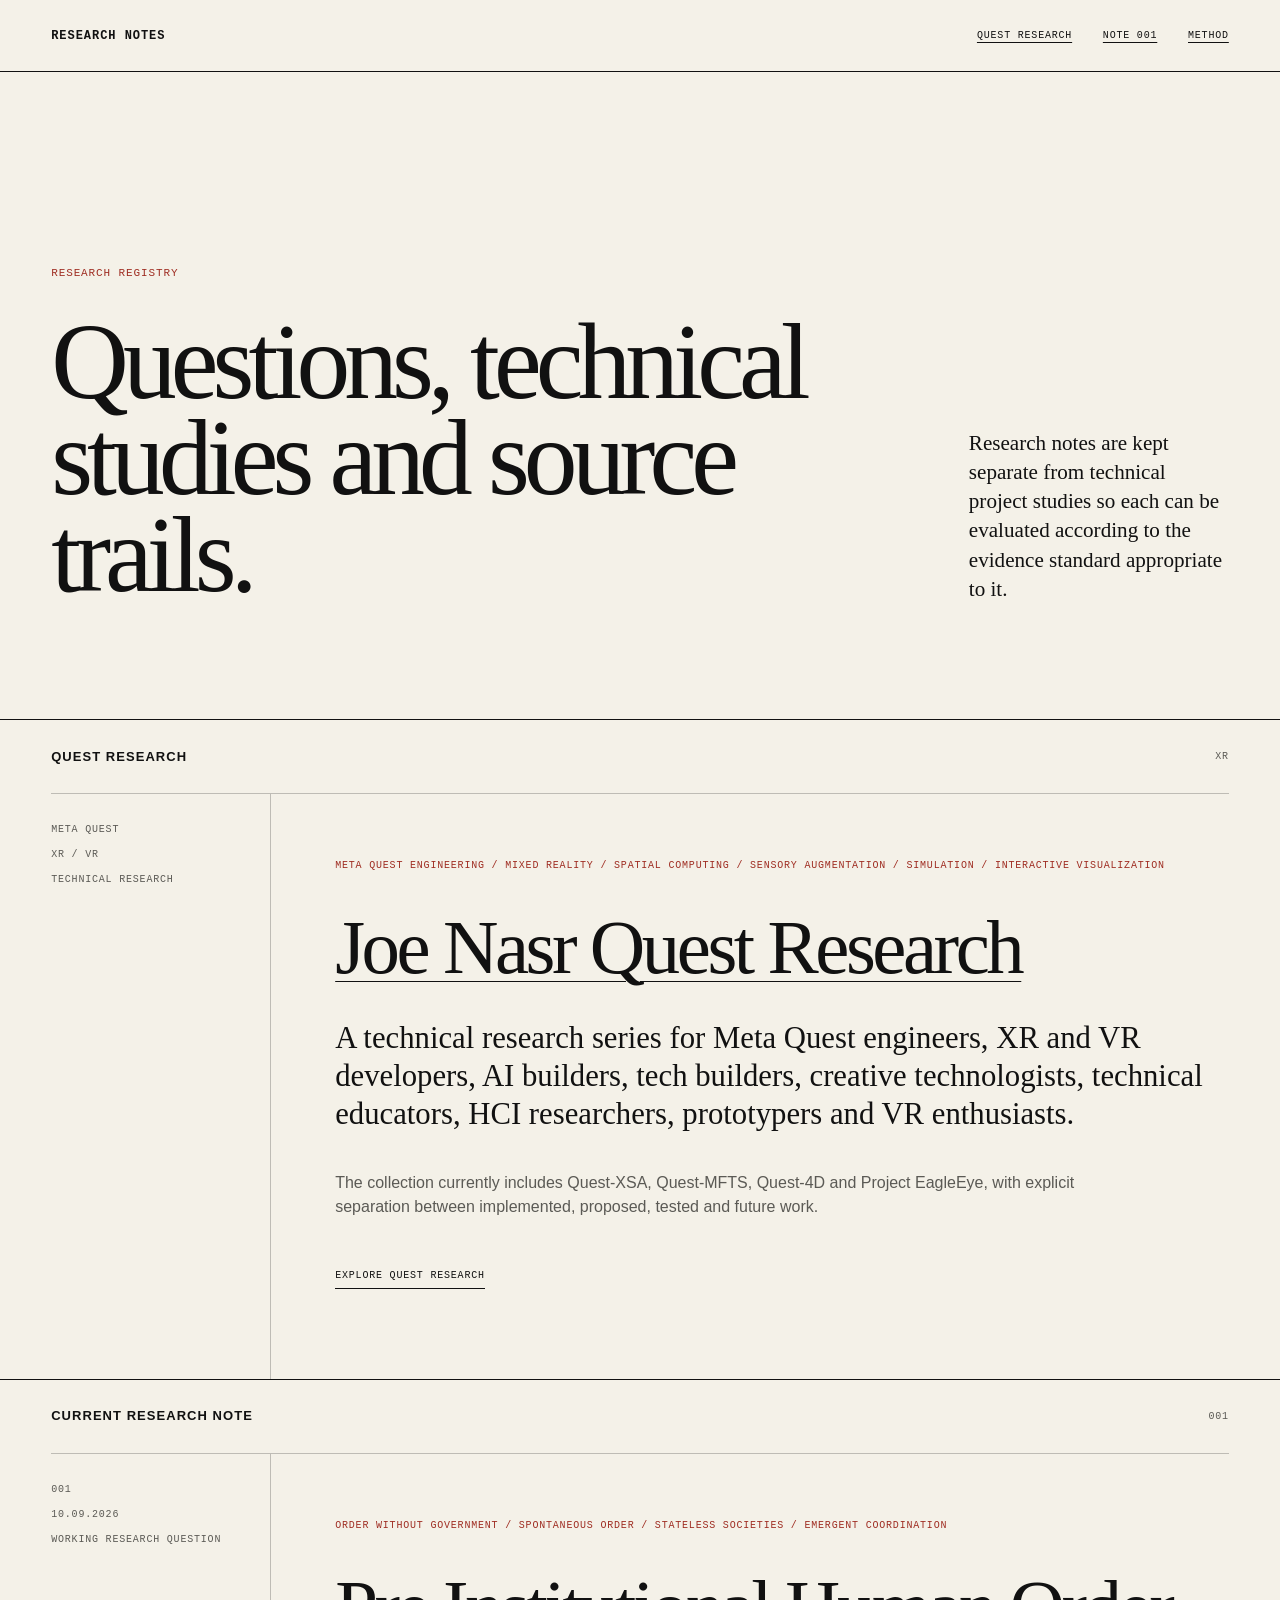
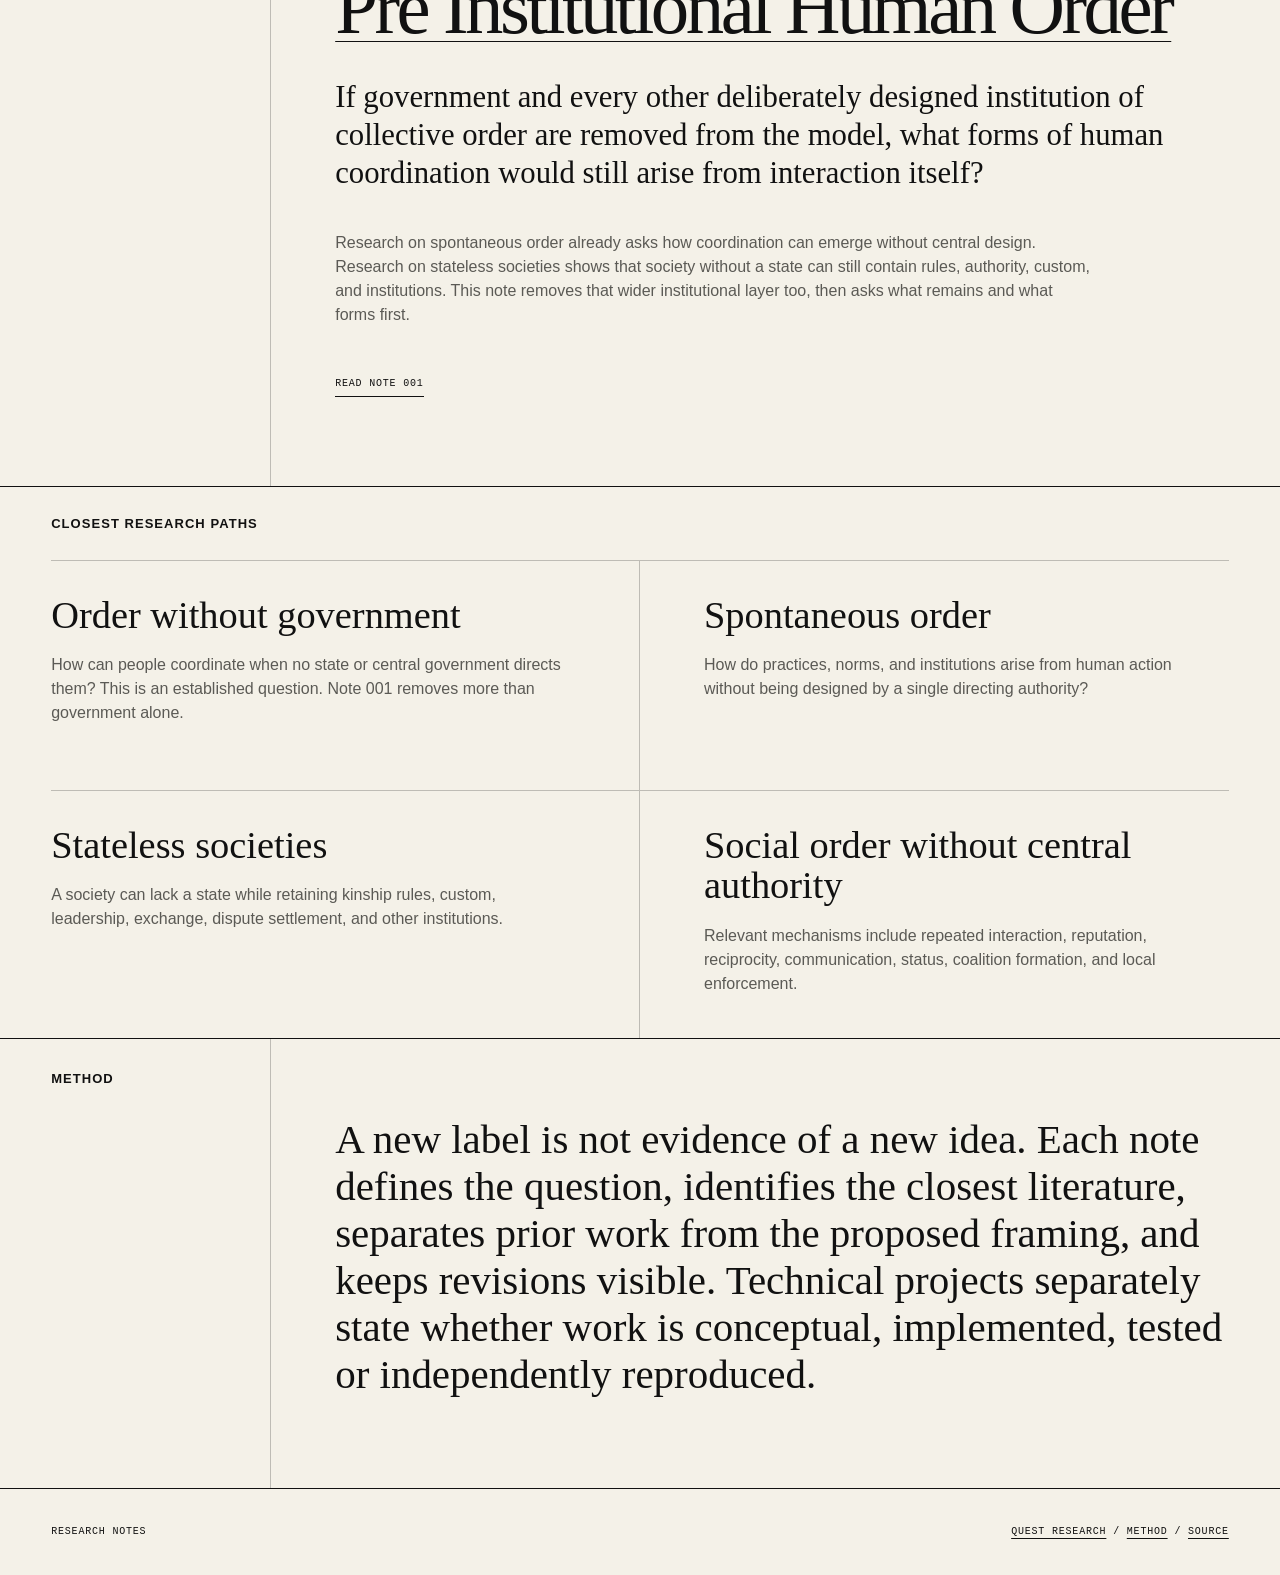
==== index.html @ e318b8d0 "Align research image metadata with canonical identity" ====
<!doctype html>
<html lang="en">
<head>
  <meta charset="utf-8">
  <meta name="viewport" content="width=device-width, initial-scale=1">
  <meta name="description" content="Joe Nasr research registry: research notes plus technical Meta Quest, XR, VR, spatial computing, mixed-reality and interactive research collections.">
  <meta name="robots" content="index,follow,max-snippet:-1,max-image-preview:large">
  <link rel="canonical" href="https://joenasriani.github.io/joe-research-registry/">
  <link rel="stylesheet" href="assets/site.css">
  <meta property="og:type" content="website">
  <meta property="og:site_name" content="Research Notes">
  <meta property="og:title" content="Joe Nasr Research Registry">
  <meta property="og:description" content="Research notes and technical research collections spanning social-order questions, Meta Quest, XR, VR, spatial computing and mixed-reality interfaces.">
  <meta property="og:url" content="https://joenasriani.github.io/joe-research-registry/">
  <meta property="og:image" content="https://avatars.githubusercontent.com/u/3828735?v=4">
  <meta property="og:image:alt" content="Joe Nasr">
  <meta name="twitter:card" content="summary">
  <meta name="twitter:image" content="https://avatars.githubusercontent.com/u/3828735?v=4">
  <meta name="twitter:image:alt" content="Joe Nasr">
  <meta name="twitter:title" content="Joe Nasr Research Registry">
  <meta name="twitter:description" content="Research notes plus Quest/XR technical research on spatial computing, mixed reality, simulation and interactive interfaces.">
  <title>Joe Nasr Research Registry — Research Notes & Quest/XR Technical Research</title>
  <script type="application/ld+json">
  {
    "@context": "https://schema.org",
    "@graph": [
      {
        "@type": "WebSite",
        "@id": "https://joenasriani.github.io/joe-research-registry/#website",
        "url": "https://joenasriani.github.io/joe-research-registry/",
        "name": "Joe Nasr Research Registry",
        "description": "Research notes and technical research collections by Joe Nasr."
      },
      {
        "@type": "Person",
        "@id": "https://joe-nasr-signals.vercel.app/v2/#joe-nasr",
        "name": "Joe Nasr",
        "alternateName": ["Joe Ribal Nasr", "Joseph Ribal Nasr"],
        "url": "https://joe-nasr-signals.vercel.app/v2/",
        "image": "https://avatars.githubusercontent.com/u/3828735?v=4",
        "jobTitle": "Creative Technologist",
        "sameAs": [
          "https://github.com/Joenasriani",
          "https://www.linkedin.com/in/joenasrprofile",
          "https://linktr.ee/joenasr"
        ]
      },
      {
        "@type": "CollectionPage",
        "@id": "https://joenasriani.github.io/joe-research-registry/#notes",
        "url": "https://joenasriani.github.io/joe-research-registry/",
        "name": "Research Notes",
        "isPartOf": {"@id": "https://joenasriani.github.io/joe-research-registry/#website"},
        "about": [
          "social order",
          "institutions",
          "spontaneous order",
          "stateless societies",
          "emergent social coordination",
          "political anthropology"
        ],
        "hasPart": {
          "@type": "Article",
          "headline": "Pre Institutional Human Order",
          "url": "https://joenasriani.github.io/joe-research-registry/notes/001-pre-institutional-human-order.html",
          "datePublished": "2026-09-10",
          "author": {"@id": "https://joe-nasr-signals.vercel.app/v2/#joe-nasr"}
        }
      },
      {
        "@type": "CollectionPage",
        "@id": "https://joenasriani.github.io/joe-research-registry/quest-research.html#collection",
        "url": "https://joenasriani.github.io/joe-research-registry/quest-research.html",
        "name": "Joe Nasr Quest Research",
        "isPartOf": {"@id": "https://joenasriani.github.io/joe-research-registry/#website"},
        "author": {"@id": "https://joe-nasr-signals.vercel.app/v2/#joe-nasr"},
        "about": [
          "Meta Quest engineering",
          "XR development",
          "virtual reality",
          "mixed reality",
          "spatial computing",
          "multimodal interfaces",
          "human-computer interaction",
          "technical prototyping"
        ]
      }
    ]
  }
  </script>
</head>
<body>
  <header class="masthead">
    <a class="name" href="./">RESEARCH NOTES</a>
    <nav class="topnav" aria-label="Primary">
      <a href="quest-research.html">Quest Research</a>
      <a href="notes/001-pre-institutional-human-order.html">Note 001</a>
      <a href="method.html">Method</a>
    </nav>
  </header>

  <main>
    <section class="opening" aria-labelledby="registryTitle">
      <p class="kicker">Research registry</p>
      <h1 id="registryTitle">Questions, technical studies and source trails.</h1>
      <p class="intro">Research notes are kept separate from technical project studies so each can be evaluated according to the evidence standard appropriate to it.</p>
    </section>

    <section class="registry" aria-labelledby="questTitle">
      <div class="sectionhead">
        <h2 id="questTitle">Quest research</h2>
        <span>XR</span>
      </div>
      <article class="entry">
        <div class="entrymeta">
          <span>Meta Quest</span>
          <span>XR / VR</span>
          <span>Technical research</span>
        </div>
        <div class="entrybody">
          <p class="subject">Meta Quest engineering / mixed reality / spatial computing / sensory augmentation / simulation / interactive visualization</p>
          <h3><a href="quest-research.html">Joe Nasr Quest Research</a></h3>
          <p class="question">A technical research series for Meta Quest engineers, XR and VR developers, AI builders, tech builders, creative technologists, technical educators, HCI researchers, prototypers and VR enthusiasts.</p>
          <p class="position">The collection currently includes Quest-XSA, Quest-MFTS, Quest-4D and Project EagleEye, with explicit separation between implemented, proposed, tested and future work.</p>
          <a class="read" href="quest-research.html">Explore Quest research</a>
        </div>
      </article>
    </section>

    <section class="registry" aria-labelledby="entriesTitle">
      <div class="sectionhead">
        <h2 id="entriesTitle">Current research note</h2>
        <span>001</span>
      </div>

      <article class="entry">
        <div class="entrymeta">
          <span>001</span>
          <span>10.09.2026</span>
          <span>Working research question</span>
        </div>
        <div class="entrybody">
          <p class="subject">Order without government / spontaneous order / stateless societies / emergent coordination</p>
          <h3><a href="notes/001-pre-institutional-human-order.html">Pre Institutional Human Order</a></h3>
          <p class="question">If government and every other deliberately designed institution of collective order are removed from the model, what forms of human coordination would still arise from interaction itself?</p>
          <p class="position">Research on spontaneous order already asks how coordination can emerge without central design. Research on stateless societies shows that society without a state can still contain rules, authority, custom, and institutions. This note removes that wider institutional layer too, then asks what remains and what forms first.</p>
          <a class="read" href="notes/001-pre-institutional-human-order.html">Read note 001</a>
        </div>
      </article>
    </section>

    <section class="paths" aria-labelledby="pathsTitle">
      <div class="sectionhead">
        <h2 id="pathsTitle">Closest research paths</h2>
      </div>
      <div class="pathgrid">
        <article>
          <h3>Order without government</h3>
          <p>How can people coordinate when no state or central government directs them? This is an established question. Note 001 removes more than government alone.</p>
        </article>
        <article>
          <h3>Spontaneous order</h3>
          <p>How do practices, norms, and institutions arise from human action without being designed by a single directing authority?</p>
        </article>
        <article>
          <h3>Stateless societies</h3>
          <p>A society can lack a state while retaining kinship rules, custom, leadership, exchange, dispute settlement, and other institutions.</p>
        </article>
        <article>
          <h3>Social order without central authority</h3>
          <p>Relevant mechanisms include repeated interaction, reputation, reciprocity, communication, status, coalition formation, and local enforcement.</p>
        </article>
      </div>
    </section>

    <section class="rule" aria-labelledby="ruleTitle">
      <div class="sectionhead">
        <h2 id="ruleTitle">Method</h2>
      </div>
      <p>A new label is not evidence of a new idea. Each note defines the question, identifies the closest literature, separates prior work from the proposed framing, and keeps revisions visible. Technical projects separately state whether work is conceptual, implemented, tested or independently reproduced.</p>
    </section>
  </main>

  <footer>
    <span>Research Notes</span>
    <span class="footerlinks"><a href="quest-research.html">Quest Research</a> / <a href="method.html">Method</a> / <a href="https://github.com/Joenasriani/joe-research-registry">Source</a></span>
  </footer>
</body>
</html>
---- assets/site.css ----
:root {
  --paper: #f4f1e8;
  --ink: #111111;
  --muted: #5b5a55;
  --rule: rgba(17,17,17,.24);
  --accent: #9f2d22;
  --max: 1440px;
  --pad: clamp(20px,4vw,64px);
}

* { box-sizing: border-box; }

html { scroll-behavior: smooth; }

body {
  margin: 0;
  background: var(--paper);
  color: var(--ink);
  font-family: Arial, Helvetica, sans-serif;
  line-height: 1.5;
  text-rendering: optimizeLegibility;
}

a { color: inherit; }
a:focus-visible { outline: 2px solid var(--accent); outline-offset: 4px; }

.masthead {
  min-height: 72px;
  padding: 0 var(--pad);
  border-bottom: 1px solid var(--ink);
  display: flex;
  align-items: center;
  justify-content: space-between;
  gap: 28px;
}

.name,
.edition,
.kicker,
.entrymeta,
.subject,
.read,
.sectionhead span,
.topnav,
.breadcrumb,
.searchcontext,
footer {
  font-family: "Courier New", Courier, monospace;
  text-transform: uppercase;
  letter-spacing: .08em;
}

.name {
  font-size: 12px;
  font-weight: 700;
  text-decoration: none;
  white-space: nowrap;
}

.edition { font-size: 10px; color: var(--muted); }

.topnav {
  display: flex;
  align-items: center;
  justify-content: flex-end;
  gap: clamp(14px,2.4vw,34px);
  font-size: 10px;
}

.topnav a,
.footerlinks a {
  text-decoration-thickness: 1px;
  text-underline-offset: 4px;
}

main,
footer {
  width: min(100%, var(--max));
  margin: 0 auto;
}

.opening {
  min-height: 72vh;
  padding: clamp(56px,9vw,140px) var(--pad) clamp(64px,9vw,130px);
  display: grid;
  grid-template-columns: minmax(0,1.55fr) minmax(260px,.45fr);
  align-content: end;
  gap: 32px 70px;
  border-bottom: 1px solid var(--ink);
}

.kicker {
  grid-column: 1 / -1;
  margin: 0;
  font-size: 11px;
  color: var(--accent);
}

h1 {
  margin: 0;
  max-width: 1050px;
  font-family: Georgia, "Times New Roman", serif;
  font-size: clamp(54px,8.4vw,132px);
  line-height: .9;
  font-weight: 400;
  letter-spacing: -.055em;
}

.intro {
  align-self: end;
  margin: 0;
  max-width: 450px;
  font-family: Georgia, "Times New Roman", serif;
  font-size: clamp(18px,1.65vw,25px);
  line-height: 1.38;
}

.registry,
.paths,
.rule {
  padding: 0 var(--pad);
  border-bottom: 1px solid var(--ink);
}

.sectionhead {
  min-height: 74px;
  display: flex;
  align-items: center;
  justify-content: space-between;
  border-bottom: 1px solid var(--rule);
}

.sectionhead h2 {
  margin: 0;
  font-size: 13px;
  text-transform: uppercase;
  letter-spacing: .08em;
}

.sectionhead span { font-size: 10px; color: var(--muted); }

.entry {
  display: grid;
  grid-template-columns: 220px 1fr;
  min-height: 570px;
}

.entrymeta {
  padding: 28px 30px 28px 0;
  border-right: 1px solid var(--rule);
  display: flex;
  flex-direction: column;
  gap: 10px;
  font-size: 10px;
  color: var(--muted);
}

.entrybody {
  padding: clamp(36px,5vw,76px) 0 clamp(58px,7vw,100px) clamp(28px,5vw,82px);
  max-width: 1050px;
}

.subject,
.read { font-size: 10px; }
.subject { margin: 0 0 38px; color: var(--accent); }

.entry h3 {
  margin: 0 0 34px;
  font-family: Georgia, "Times New Roman", serif;
  font-size: clamp(42px,6vw,88px);
  line-height: .96;
  font-weight: 400;
  letter-spacing: -.045em;
}

.entry h3 a { text-decoration-thickness: 1px; text-underline-offset: 8px; }

.question {
  margin: 0;
  max-width: 880px;
  font-family: Georgia, "Times New Roman", serif;
  font-size: clamp(22px,2.4vw,34px);
  line-height: 1.24;
}

.position {
  max-width: 760px;
  margin: 38px 0 42px;
  color: var(--muted);
  font-size: 16px;
}

.read {
  display: inline-block;
  padding-bottom: 5px;
  border-bottom: 1px solid currentColor;
  text-decoration: none;
}

.pathgrid {
  display: grid;
  grid-template-columns: repeat(2,minmax(0,1fr));
}

.pathgrid article {
  min-height: 230px;
  padding: 34px 40px 42px 0;
  border-bottom: 1px solid var(--rule);
}

.pathgrid article:nth-child(odd) {
  border-right: 1px solid var(--rule);
  padding-right: clamp(28px,5vw,70px);
}

.pathgrid article:nth-child(even) {
  padding-left: clamp(28px,5vw,70px);
}

.pathgrid article:nth-last-child(-n+2) { border-bottom: 0; }

.pathgrid h3 {
  margin: 0 0 18px;
  font-family: Georgia, "Times New Roman", serif;
  font-size: clamp(26px,3vw,42px);
  font-weight: 400;
  line-height: 1.05;
}

.pathgrid p {
  margin: 0;
  max-width: 590px;
  color: var(--muted);
}

.rule {
  display: grid;
  grid-template-columns: 220px 1fr;
}

.rule .sectionhead {
  grid-column: 1;
  display: block;
  padding: 30px 30px 30px 0;
  border-right: 1px solid var(--rule);
  border-bottom: 0;
}

.rule > p {
  margin: 0;
  max-width: 980px;
  padding: clamp(46px,6vw,88px) 0 clamp(56px,7vw,100px) clamp(28px,5vw,82px);
  font-family: Georgia, "Times New Roman", serif;
  font-size: clamp(24px,3.2vw,46px);
  line-height: 1.15;
}

.note {
  width: min(100%, 1180px);
  margin: 0 auto;
  padding: clamp(30px,5vw,64px) var(--pad) 110px;
}

.compactnote { max-width: 1040px; }

.breadcrumb {
  display: flex;
  gap: 10px;
  padding: 0 0 34px;
  font-size: 9px;
  color: var(--muted);
}

.breadcrumb a { text-underline-offset: 3px; }

.notehead {
  border-bottom: 1px solid var(--ink);
  padding-bottom: 54px;
}

.notehead .entrymeta {
  padding: 0 0 28px;
  border: 0;
  flex-direction: row;
  flex-wrap: wrap;
  gap: 10px 28px;
}

.note h1 { max-width: 1000px; }

.lede {
  max-width: 920px;
  margin: 42px 0 0;
  font-family: Georgia, "Times New Roman", serif;
  font-size: clamp(24px,2.8vw,38px);
  line-height: 1.25;
}

.searchcontext {
  max-width: 900px;
  margin: 30px 0 0;
  color: var(--muted);
  font-size: 9px;
  line-height: 1.7;
}

.note section {
  display: grid;
  grid-template-columns: 220px 1fr;
  gap: 0;
  border-bottom: 1px solid var(--rule);
}

.note section h2 {
  margin: 0;
  padding: 36px 30px 36px 0;
  border-right: 1px solid var(--rule);
  font-size: 12px;
  text-transform: uppercase;
  letter-spacing: .08em;
}

.note section .copy {
  padding: 36px 0 52px clamp(28px,5vw,70px);
  max-width: 850px;
}

.copy p:first-child { margin-top: 0; }
.copy p:last-child { margin-bottom: 0; }
.copy p { font-size: 17px; }
.copy .large {
  font-family: Georgia, "Times New Roman", serif;
  font-size: clamp(24px,2.5vw,35px);
  line-height: 1.28;
}
.copy ol { padding-left: 22px; }
.copy li { margin: 0 0 14px; }
.copy table { width: 100%; border-collapse: collapse; margin-top: 20px; }
.copy th,
.copy td {
  text-align: left;
  vertical-align: top;
  padding: 14px 12px 14px 0;
  border-top: 1px solid var(--rule);
  font-size: 14px;
}
.copy th { width: 31%; font-weight: 700; }
.copy a { text-underline-offset: 3px; overflow-wrap: anywhere; }

.qa h3 {
  margin: 38px 0 10px;
  font-family: Georgia, "Times New Roman", serif;
  font-size: clamp(23px,2.2vw,31px);
  font-weight: 400;
  line-height: 1.15;
}

.qa h3:first-child { margin-top: 0; }
.sources p { margin-bottom: 24px; }

footer {
  min-height: 86px;
  padding: 0 var(--pad);
  display: flex;
  align-items: center;
  justify-content: space-between;
  gap: 24px;
  font-size: 10px;
}

.footerlinks { text-align: right; }

@media (max-width: 760px) {
  .masthead { align-items: flex-start; flex-direction: column; padding-top: 20px; padding-bottom: 18px; }
  .topnav { flex-wrap: wrap; justify-content: flex-start; }
  .opening { min-height: 64vh; grid-template-columns: 1fr; }
  .intro { max-width: 620px; }
  .entry { grid-template-columns: 1fr; }
  .entrymeta { border-right: 0; border-bottom: 1px solid var(--rule); padding-right: 0; flex-direction: row; flex-wrap: wrap; }
  .entrybody { padding-left: 0; }
  .pathgrid { grid-template-columns: 1fr; }
  .pathgrid article,
  .pathgrid article:nth-child(odd),
  .pathgrid article:nth-child(even),
  .pathgrid article:nth-last-child(-n+2) { padding: 30px 0; border-right: 0; border-bottom: 1px solid var(--rule); }
  .pathgrid article:last-child { border-bottom: 0; }
  .rule { grid-template-columns: 1fr; }
  .rule .sectionhead { border-right: 0; border-bottom: 1px solid var(--rule); padding-right: 0; }
  .rule > p { padding-left: 0; }
  .note section { grid-template-columns: 1fr; }
  .note section h2 { border-right: 0; border-bottom: 1px solid var(--rule); padding-right: 0; }
  .note section .copy { padding-left: 0; }
  .copy th,
  .copy td { display: block; width: 100%; }
  .copy td { border-top: 0; padding-top: 0; padding-bottom: 22px; }
  footer { align-items: flex-start; flex-direction: column; justify-content: center; }
  .footerlinks { text-align: left; }
}
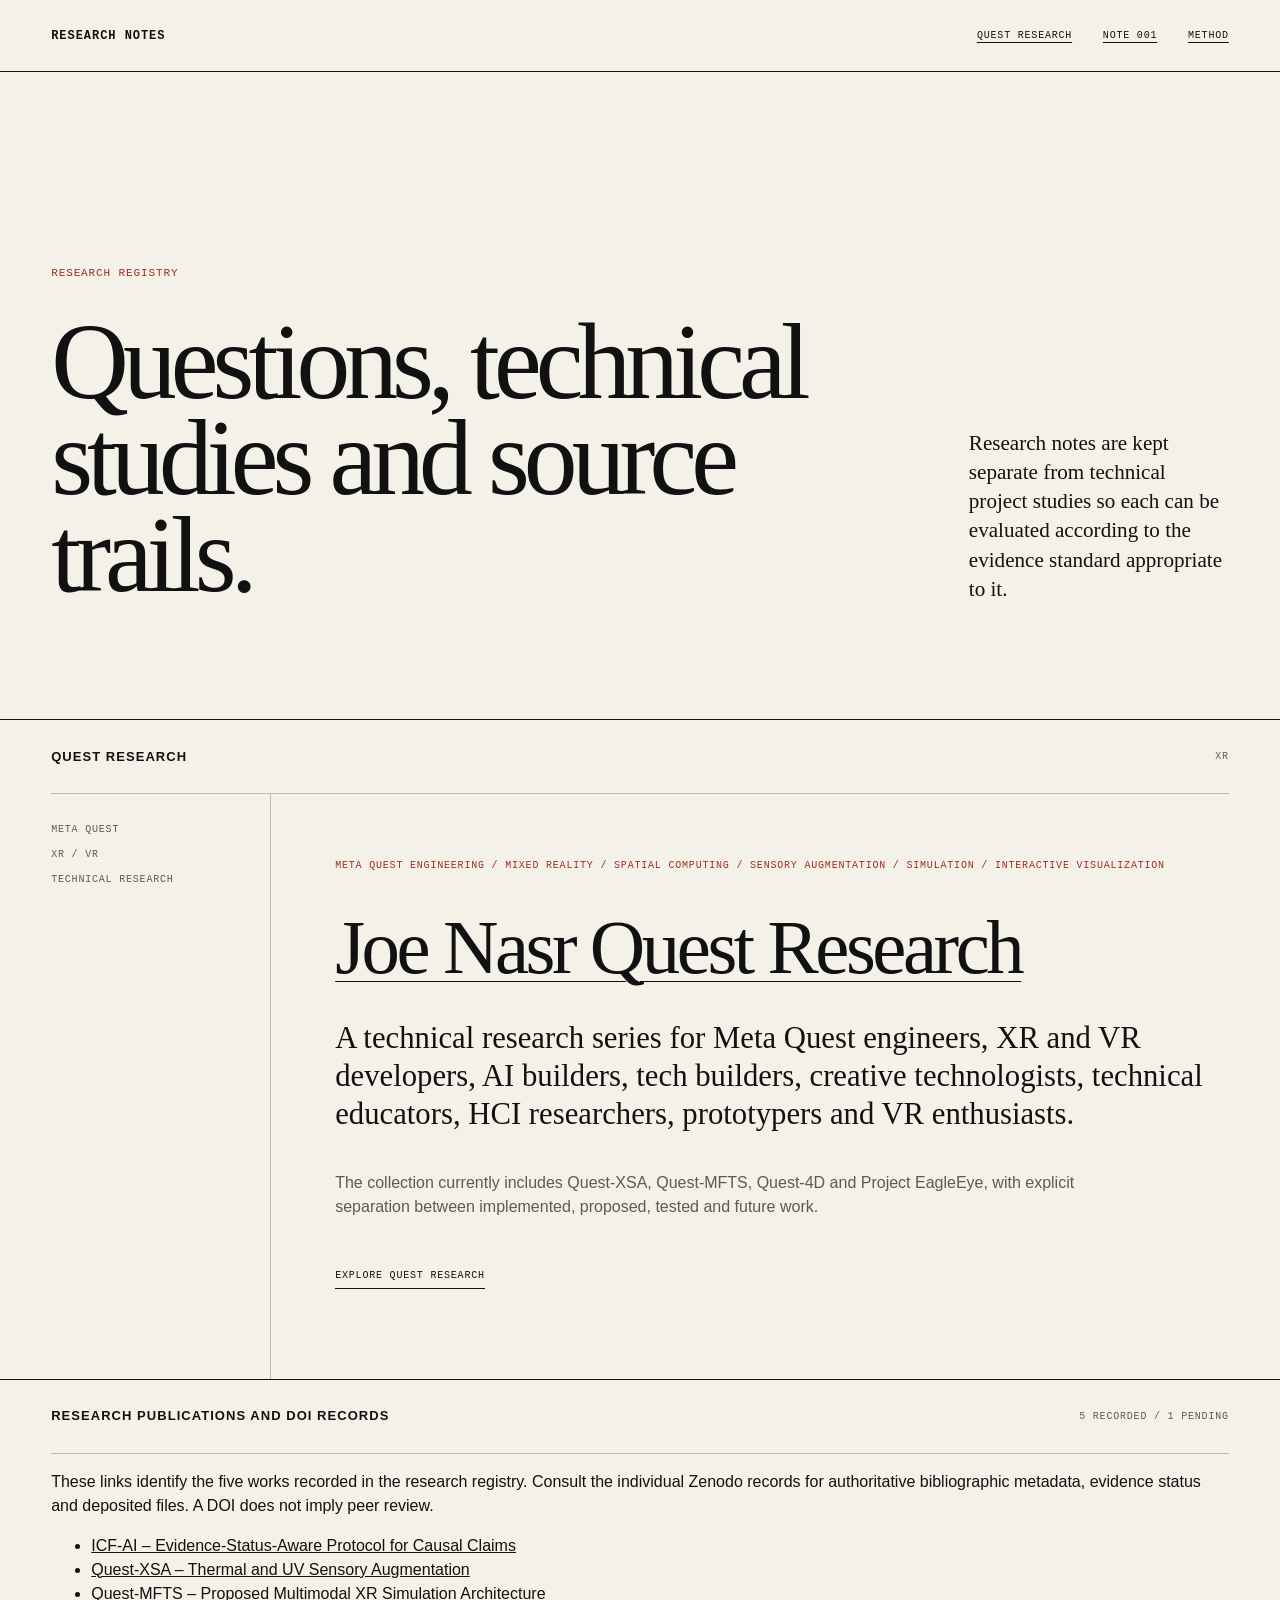
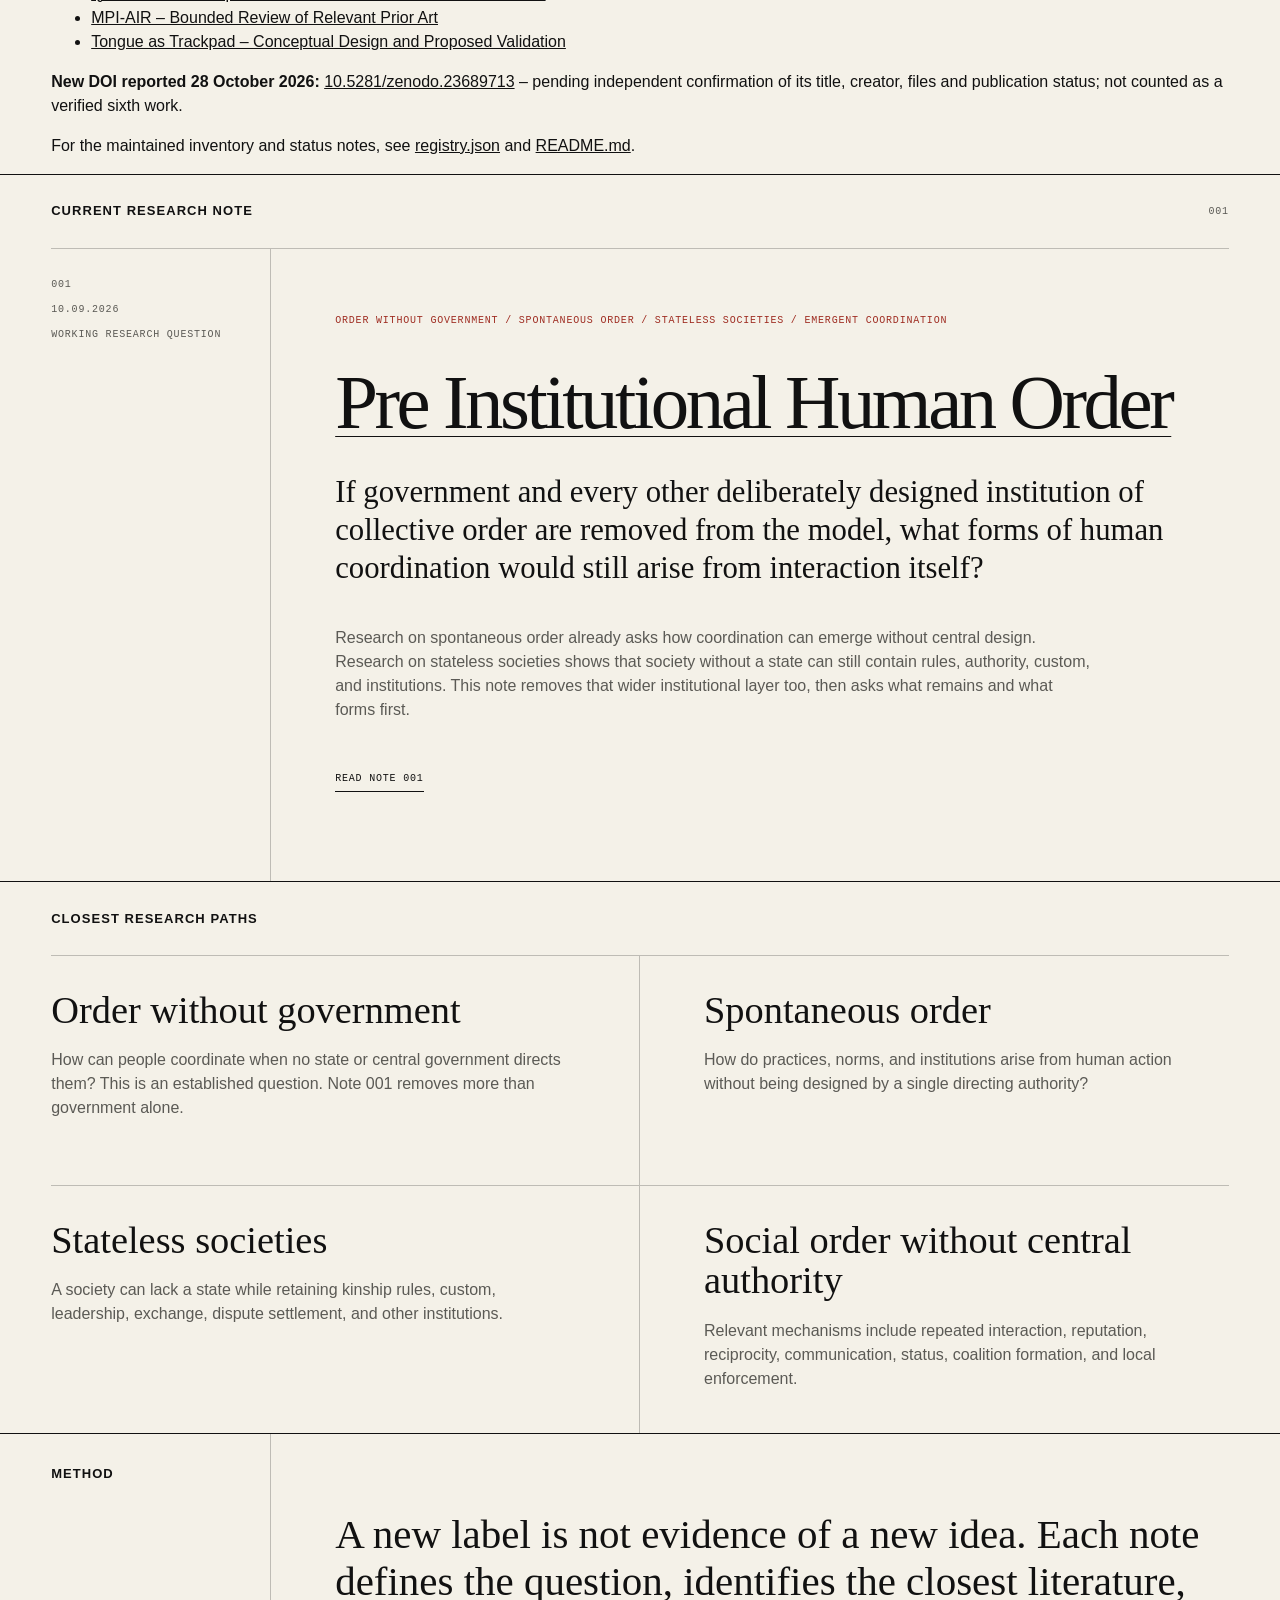
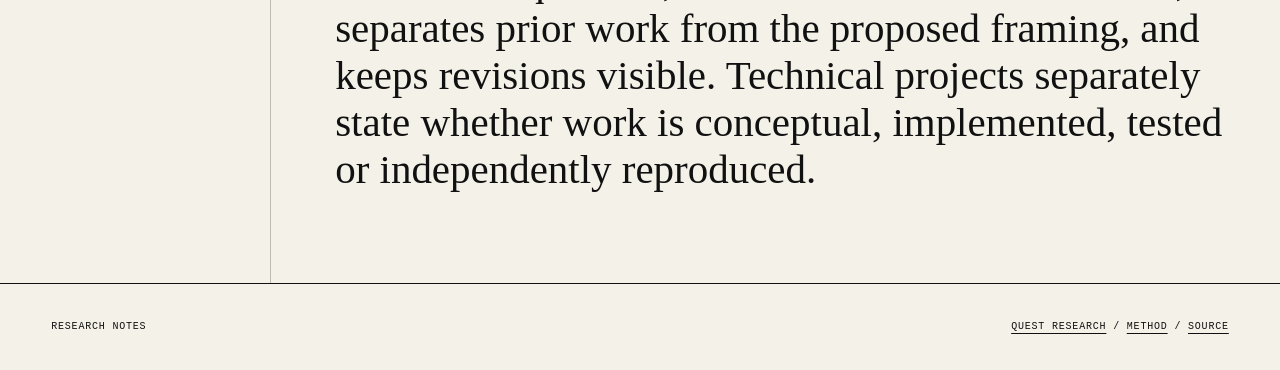
==== commit 414b2356: "Expose research DOI inventory and pending status on registry website" ====
--- a/index.html
+++ b/index.html
@@ -33,12 +33,12 @@
       },
       {
         "@type": "Person",
-        "@id": "https://joe-nasr-signals.vercel.app/v2/#joe-nasr",
+        "@id": "https://joe-nasr-signals.vercel.app/#joe-nasr",
         "name": "Joe Nasr",
         "alternateName": ["Joe Ribal Nasr", "Joseph Ribal Nasr"],
-        "url": "https://joe-nasr-signals.vercel.app/v2/",
+        "url": "https://joe-nasr-signals.vercel.app/",
         "image": "https://avatars.githubusercontent.com/u/3828735?v=4",
-        "jobTitle": "Creative Technologist",
+        "jobTitle": "Creative Director",
         "sameAs": [
           "https://github.com/Joenasriani",
           "https://www.linkedin.com/in/joenasrprofile",
@@ -64,7 +64,7 @@
           "headline": "Pre Institutional Human Order",
           "url": "https://joenasriani.github.io/joe-research-registry/notes/001-pre-institutional-human-order.html",
           "datePublished": "2026-09-10",
-          "author": {"@id": "https://joe-nasr-signals.vercel.app/v2/#joe-nasr"}
+          "author": {"@id": "https://joe-nasr-signals.vercel.app/#joe-nasr"}
         }
       },
       {
@@ -73,7 +73,7 @@
         "url": "https://joenasriani.github.io/joe-research-registry/quest-research.html",
         "name": "Joe Nasr Quest Research",
         "isPartOf": {"@id": "https://joenasriani.github.io/joe-research-registry/#website"},
-        "author": {"@id": "https://joe-nasr-signals.vercel.app/v2/#joe-nasr"},
+        "author": {"@id": "https://joe-nasr-signals.vercel.app/#joe-nasr"},
         "about": [
           "Meta Quest engineering",
           "XR development",
@@ -127,6 +127,23 @@
       </article>
     </section>
 
+    <section class="registry" aria-labelledby="publicationsTitle">
+      <div class="sectionhead">
+        <h2 id="publicationsTitle">Research publications and DOI records</h2>
+        <span>5 recorded / 1 pending</span>
+      </div>
+      <p>These links identify the five works recorded in the research registry. Consult the individual Zenodo records for authoritative bibliographic metadata, evidence status and deposited files. A DOI does not imply peer review.</p>
+      <ul>
+        <li><a href="https://doi.org/10.5281/zenodo.23504055">ICF-AI – Evidence-Status-Aware Protocol for Causal Claims</a></li>
+        <li><a href="https://doi.org/10.5281/zenodo.23538919">Quest-XSA – Thermal and UV Sensory Augmentation</a></li>
+        <li><a href="https://doi.org/10.5281/zenodo.23552640">Quest-MFTS – Proposed Multimodal XR Simulation Architecture</a></li>
+        <li><a href="https://doi.org/10.5281/zenodo.23592679">MPI-AIR – Bounded Review of Relevant Prior Art</a></li>
+        <li><a href="https://doi.org/10.5281/zenodo.23622202">Tongue as Trackpad – Conceptual Design and Proposed Validation</a></li>
+      </ul>
+      <p><strong>New DOI reported 28 October 2026:</strong> <a href="https://doi.org/10.5281/zenodo.23689713">10.5281/zenodo.23689713</a> – pending independent confirmation of its title, creator, files and publication status; not counted as a verified sixth work.</p>
+      <p>For the maintained inventory and status notes, see <a href="https://github.com/Joenasriani/joe-research-registry/blob/main/registry.json">registry.json</a> and <a href="https://github.com/Joenasriani/joe-research-registry/blob/main/README.md">README.md</a>.</p>
+    </section>
+
     <section class="registry" aria-labelledby="entriesTitle">
       <div class="sectionhead">
         <h2 id="entriesTitle">Current research note</h2>
@@ -186,4 +203,4 @@
     <span class="footerlinks"><a href="quest-research.html">Quest Research</a> / <a href="method.html">Method</a> / <a href="https://github.com/Joenasriani/joe-research-registry">Source</a></span>
   </footer>
 </body>
-</html>
+</html>
--- a/assets/site.css
+++ b/assets/site.css
@@ -373,7 +373,11 @@
 @media (max-width: 760px) {
   .masthead { align-items: flex-start; flex-direction: column; padding-top: 20px; padding-bottom: 18px; }
   .topnav { flex-wrap: wrap; justify-content: flex-start; }
-  .opening { min-height: 64vh; grid-template-columns: 1fr; }
+  .opening { min-height: 0; padding-top: 48px; padding-bottom: 64px; grid-template-columns: 1fr; align-content: start; gap: 22px; }
+  .opening h1 { font-size: clamp(46px, 11vw, 78px); line-height: .98; }
+  .masthead .name { font-size: 13px; }
+  .topnav { font-size: 12px; gap: 12px 20px; }
+  .topnav a { display: inline-flex; align-items: center; min-height: 36px; }
   .intro { max-width: 620px; }
   .entry { grid-template-columns: 1fr; }
   .entrymeta { border-right: 0; border-bottom: 1px solid var(--rule); padding-right: 0; flex-direction: row; flex-wrap: wrap; }
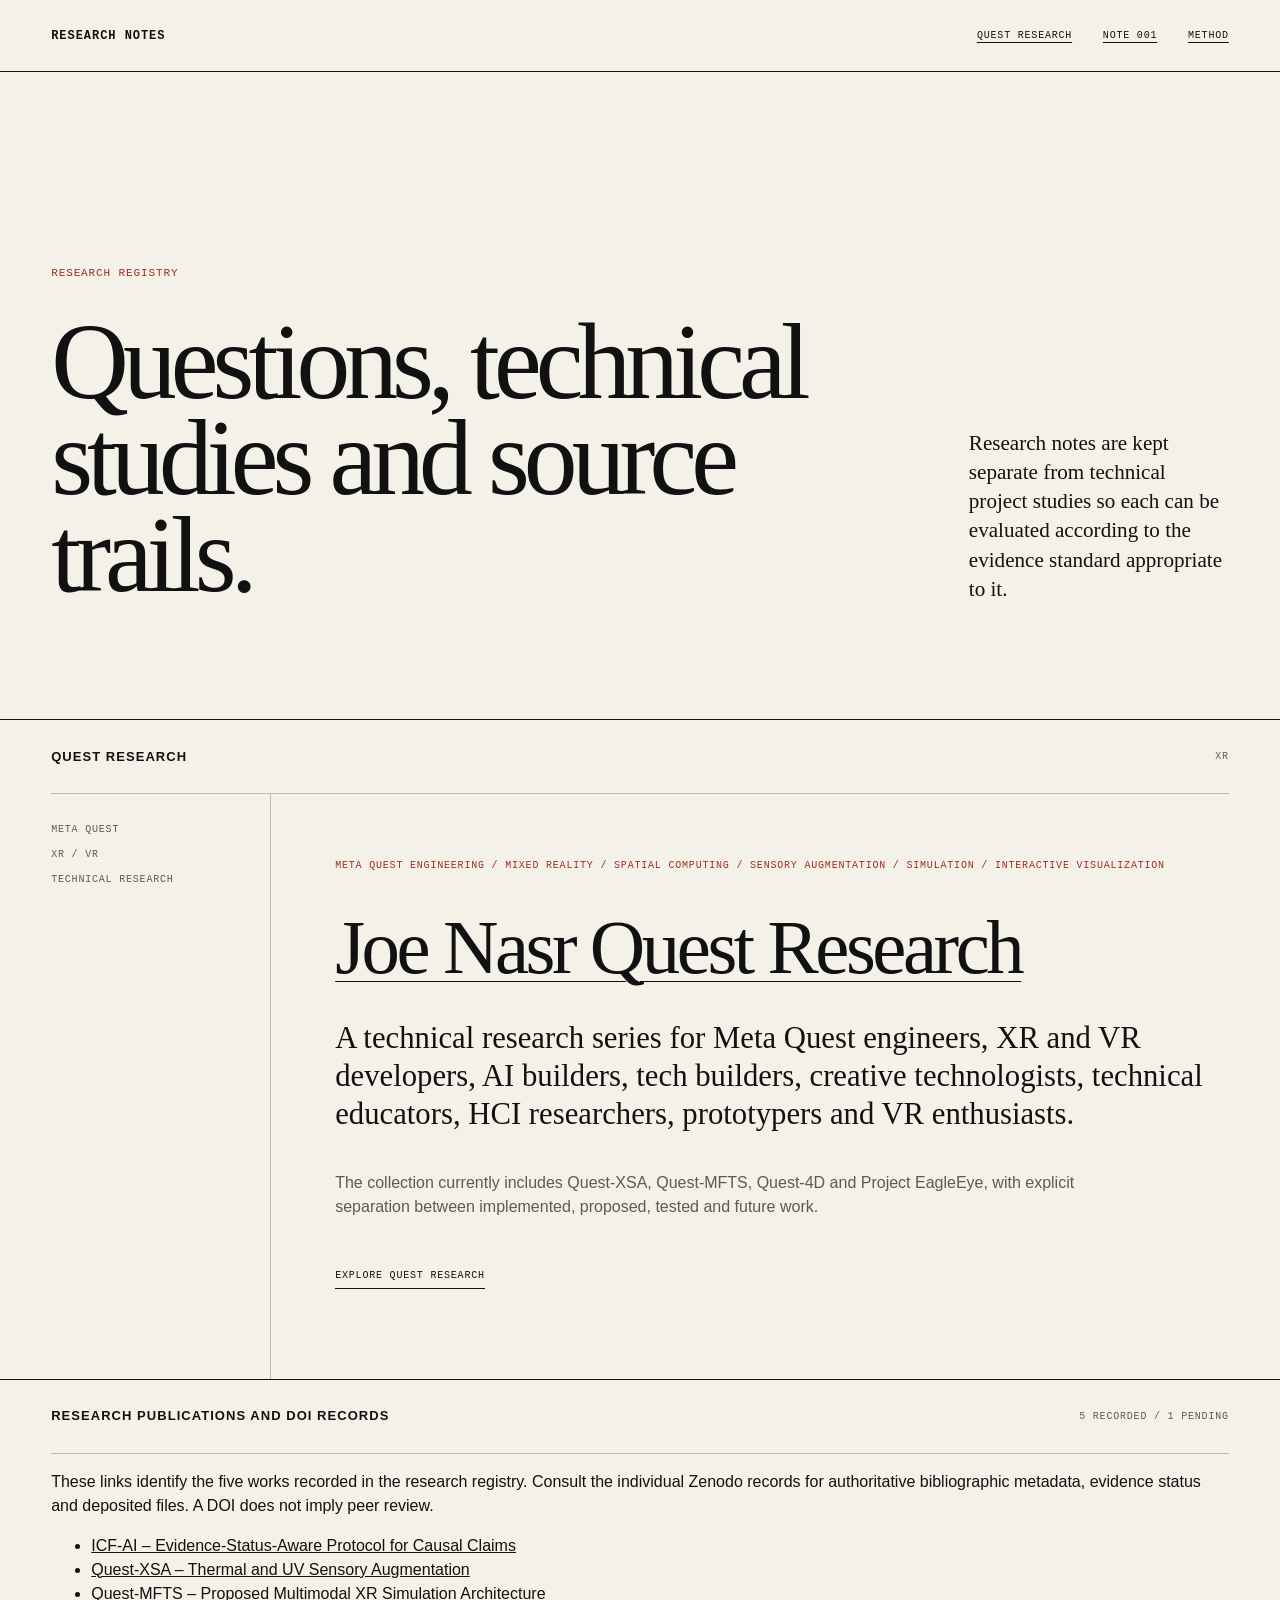
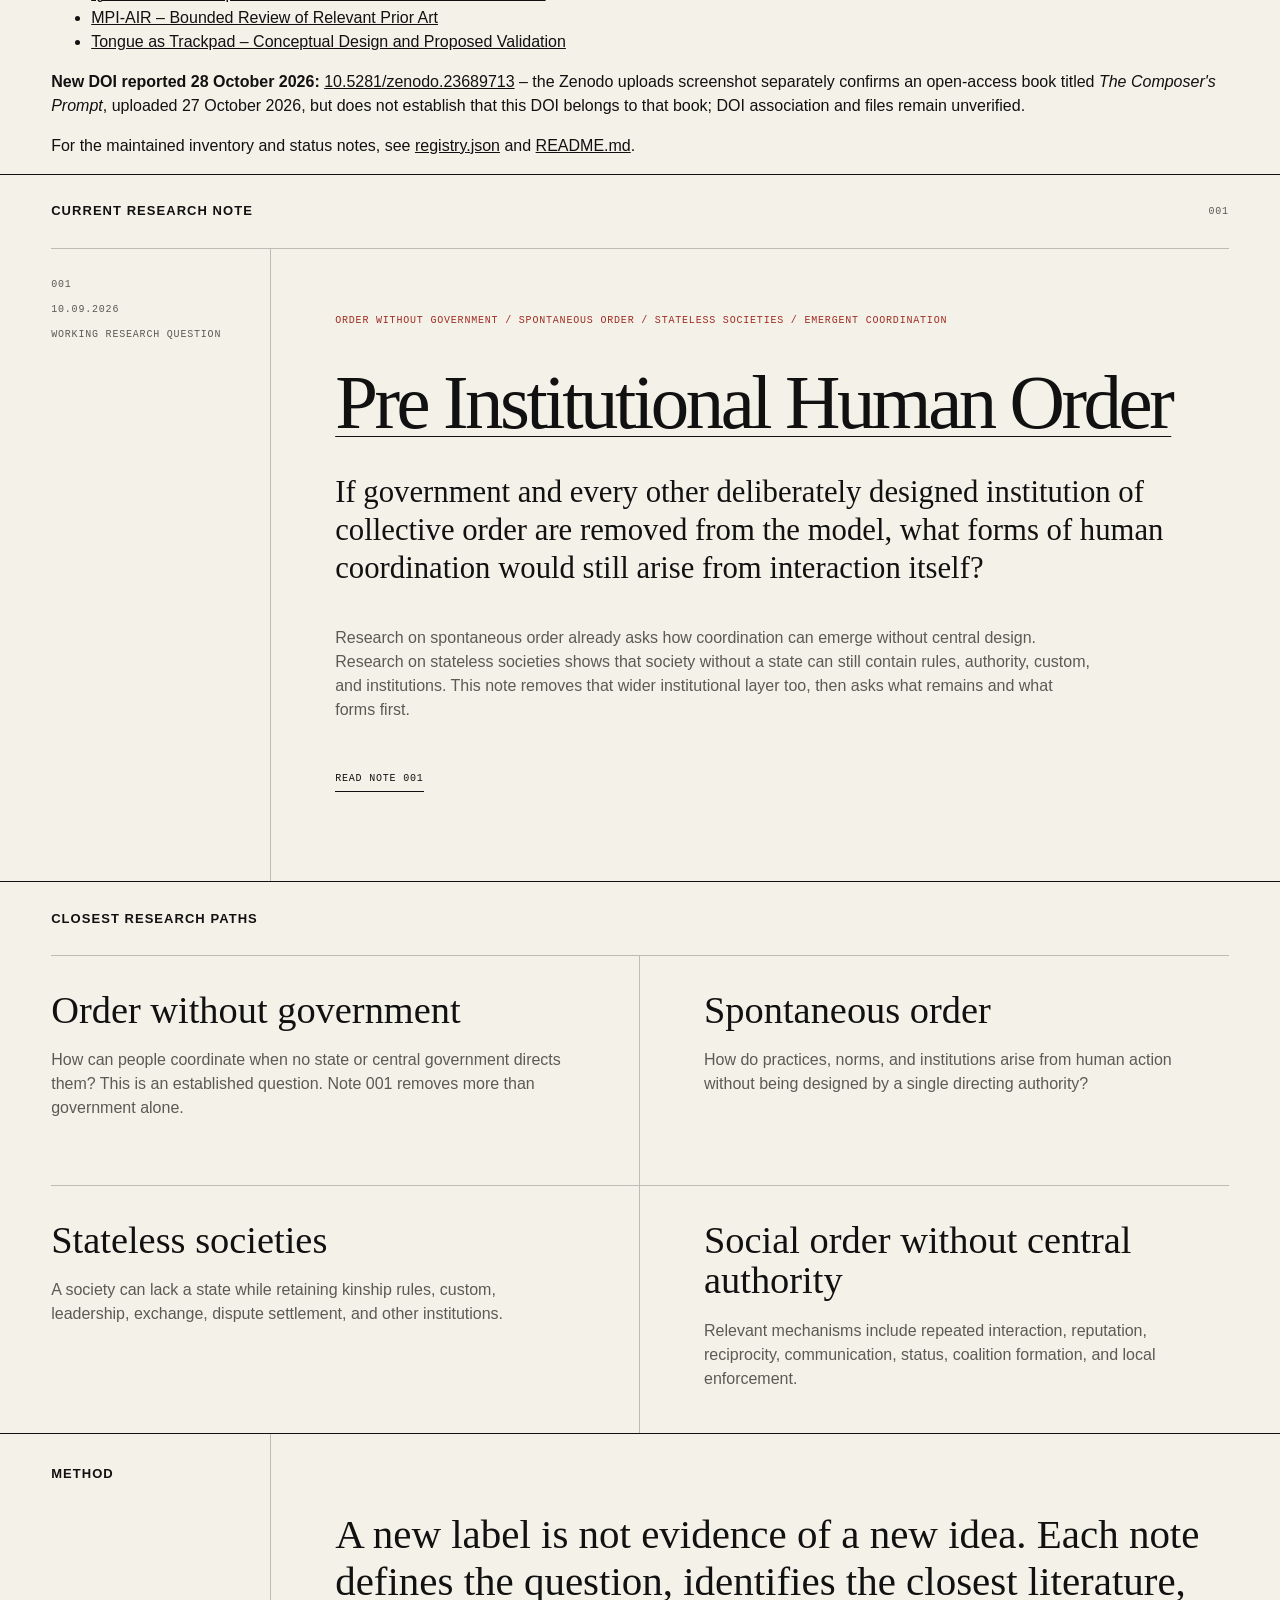
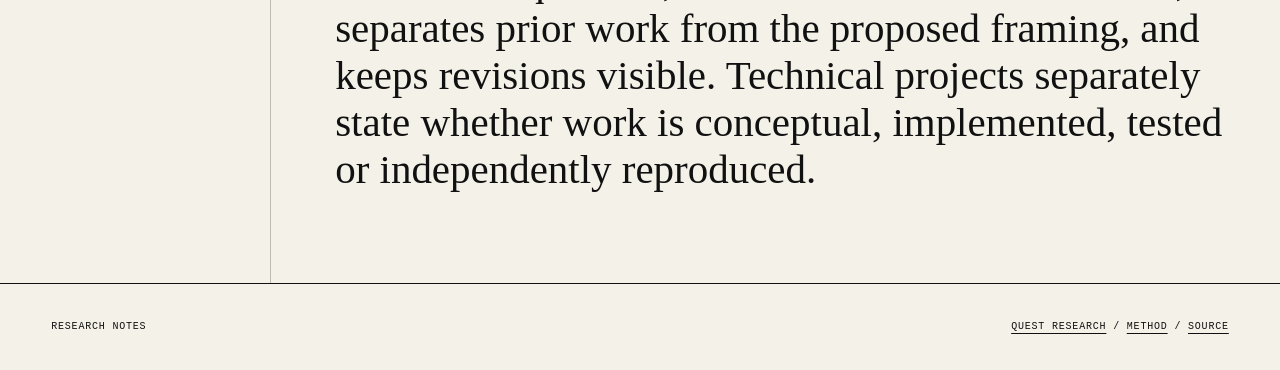
==== commit 38fbc25b: "Distinguish verified Zenodo book screenshot from unverified DOI association" ====
--- a/index.html
+++ b/index.html
@@ -140,7 +140,7 @@
         <li><a href="https://doi.org/10.5281/zenodo.23592679">MPI-AIR – Bounded Review of Relevant Prior Art</a></li>
         <li><a href="https://doi.org/10.5281/zenodo.23622202">Tongue as Trackpad – Conceptual Design and Proposed Validation</a></li>
       </ul>
-      <p><strong>New DOI reported 28 October 2026:</strong> <a href="https://doi.org/10.5281/zenodo.23689713">10.5281/zenodo.23689713</a> – pending independent confirmation of its title, creator, files and publication status; not counted as a verified sixth work.</p>
+      <p><strong>New DOI reported 28 October 2026:</strong> <a href="https://doi.org/10.5281/zenodo.23689713">10.5281/zenodo.23689713</a> – the Zenodo uploads screenshot separately confirms an open-access book titled <em>The Composer's Prompt</em>, uploaded 27 October 2026, but does not establish that this DOI belongs to that book; DOI association and files remain unverified.</p>
       <p>For the maintained inventory and status notes, see <a href="https://github.com/Joenasriani/joe-research-registry/blob/main/registry.json">registry.json</a> and <a href="https://github.com/Joenasriani/joe-research-registry/blob/main/README.md">README.md</a>.</p>
     </section>
 
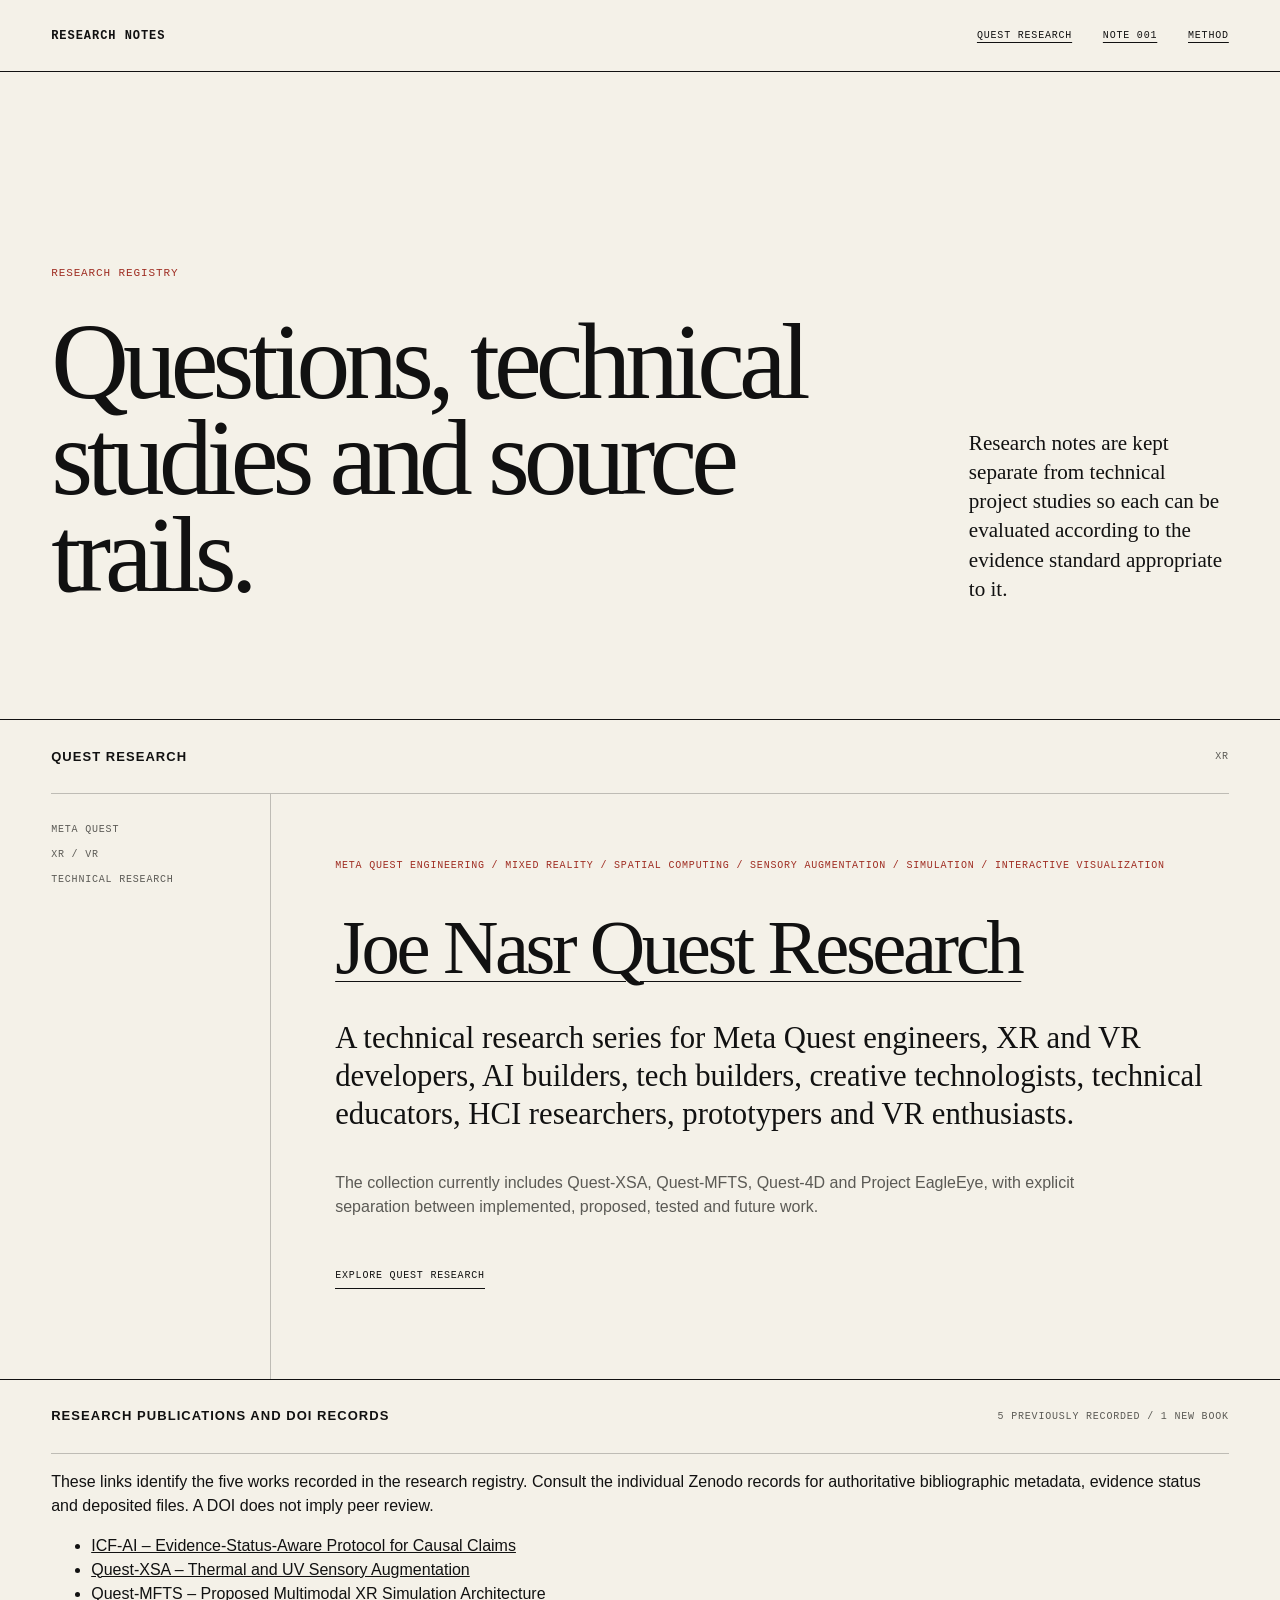
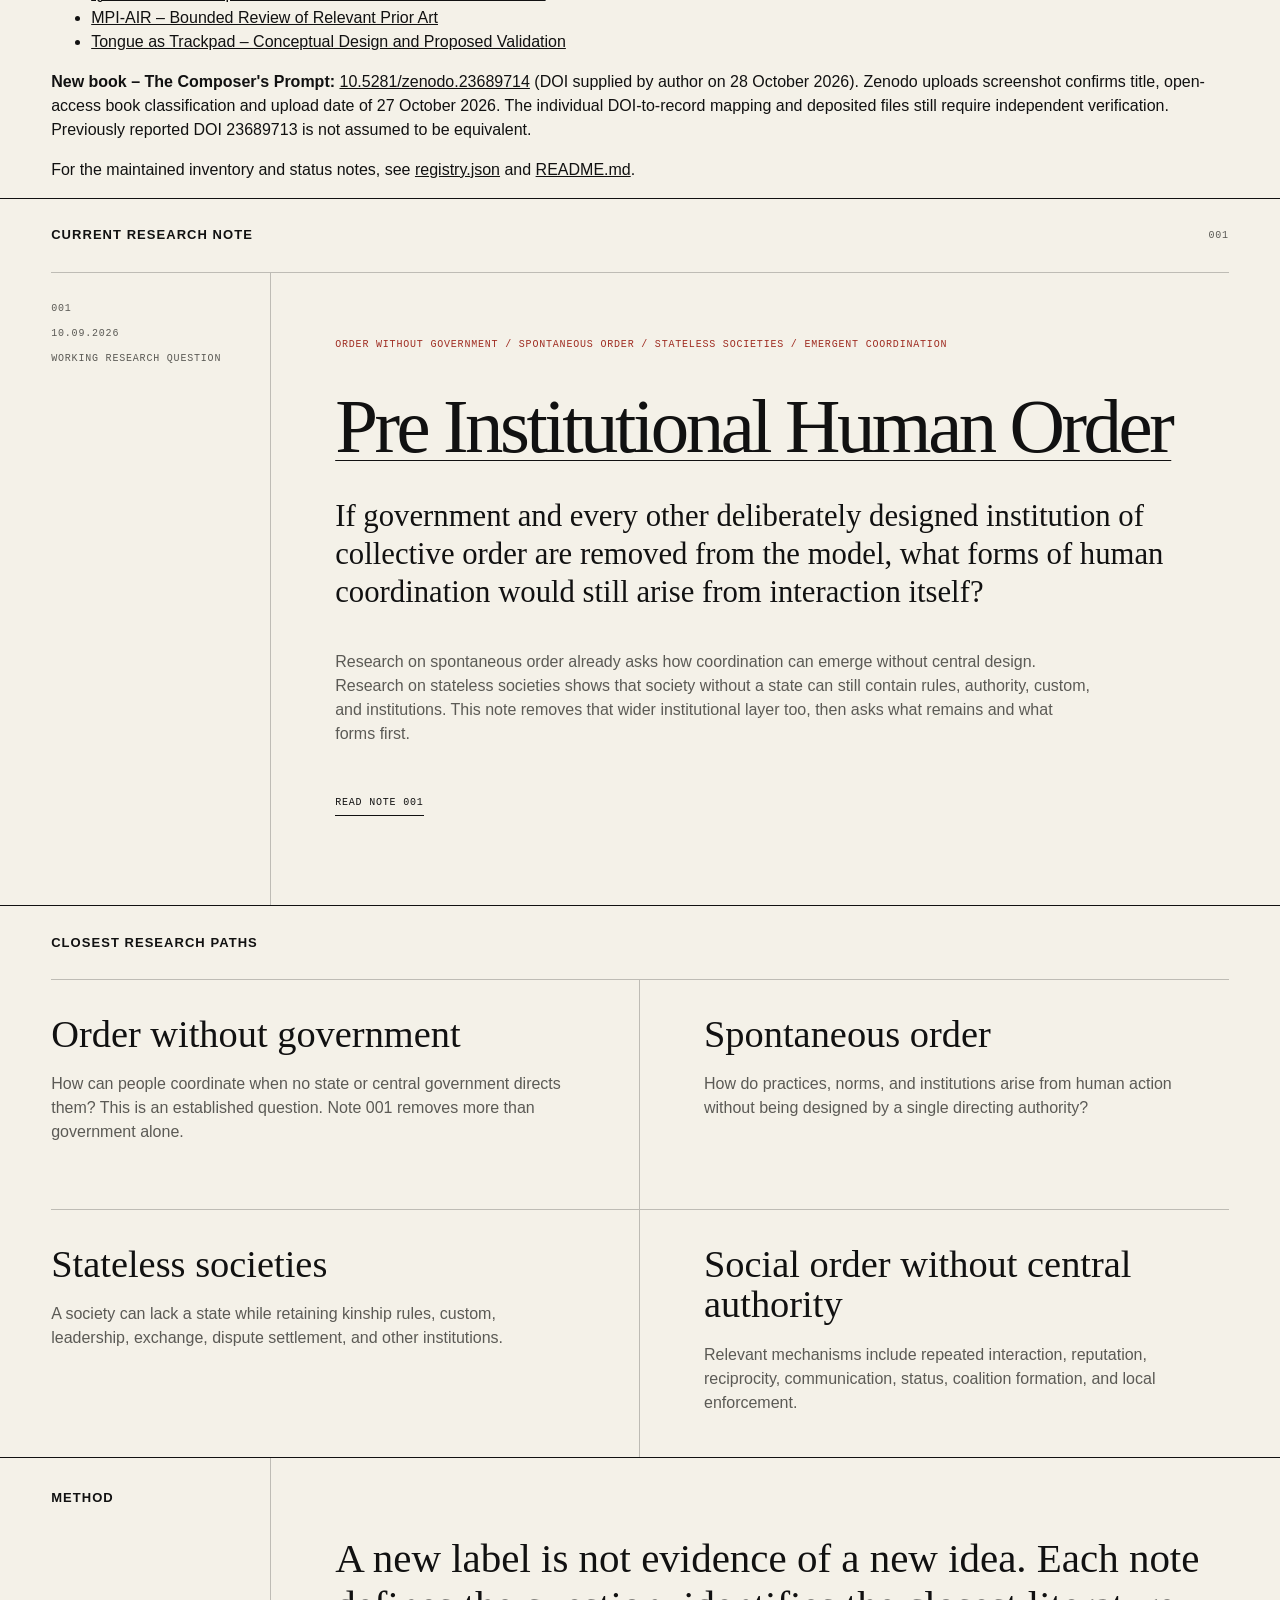
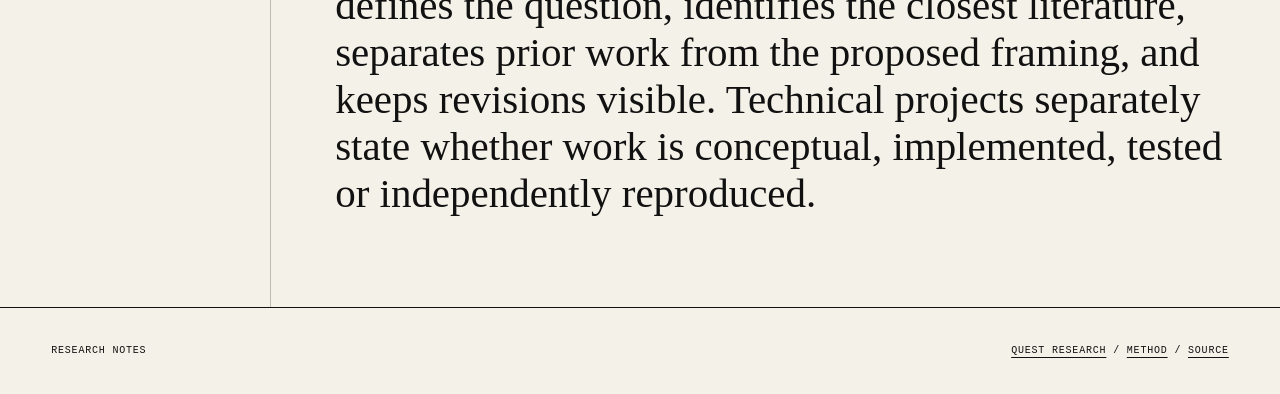
==== commit 414fdcca: "Correct Composer's Prompt DOI to author-provided 23689714 with evidence status" ====
--- a/index.html
+++ b/index.html
@@ -130,7 +130,7 @@
     <section class="registry" aria-labelledby="publicationsTitle">
       <div class="sectionhead">
         <h2 id="publicationsTitle">Research publications and DOI records</h2>
-        <span>5 recorded / 1 pending</span>
+        <span>5 previously recorded / 1 new book</span>
       </div>
       <p>These links identify the five works recorded in the research registry. Consult the individual Zenodo records for authoritative bibliographic metadata, evidence status and deposited files. A DOI does not imply peer review.</p>
       <ul>
@@ -140,7 +140,7 @@
         <li><a href="https://doi.org/10.5281/zenodo.23592679">MPI-AIR – Bounded Review of Relevant Prior Art</a></li>
         <li><a href="https://doi.org/10.5281/zenodo.23622202">Tongue as Trackpad – Conceptual Design and Proposed Validation</a></li>
       </ul>
-      <p><strong>New DOI reported 28 October 2026:</strong> <a href="https://doi.org/10.5281/zenodo.23689713">10.5281/zenodo.23689713</a> – the Zenodo uploads screenshot separately confirms an open-access book titled <em>The Composer's Prompt</em>, uploaded 27 October 2026, but does not establish that this DOI belongs to that book; DOI association and files remain unverified.</p>
+      <p><strong>New book – The Composer&#39;s Prompt:</strong> <a href="https://doi.org/10.5281/zenodo.23689714">10.5281/zenodo.23689714</a> (DOI supplied by author on 28 October 2026). Zenodo uploads screenshot confirms title, open-access book classification and upload date of 27 October 2026. The individual DOI-to-record mapping and deposited files still require independent verification. Previously reported DOI 23689713 is not assumed to be equivalent.</p>
       <p>For the maintained inventory and status notes, see <a href="https://github.com/Joenasriani/joe-research-registry/blob/main/registry.json">registry.json</a> and <a href="https://github.com/Joenasriani/joe-research-registry/blob/main/README.md">README.md</a>.</p>
     </section>
 
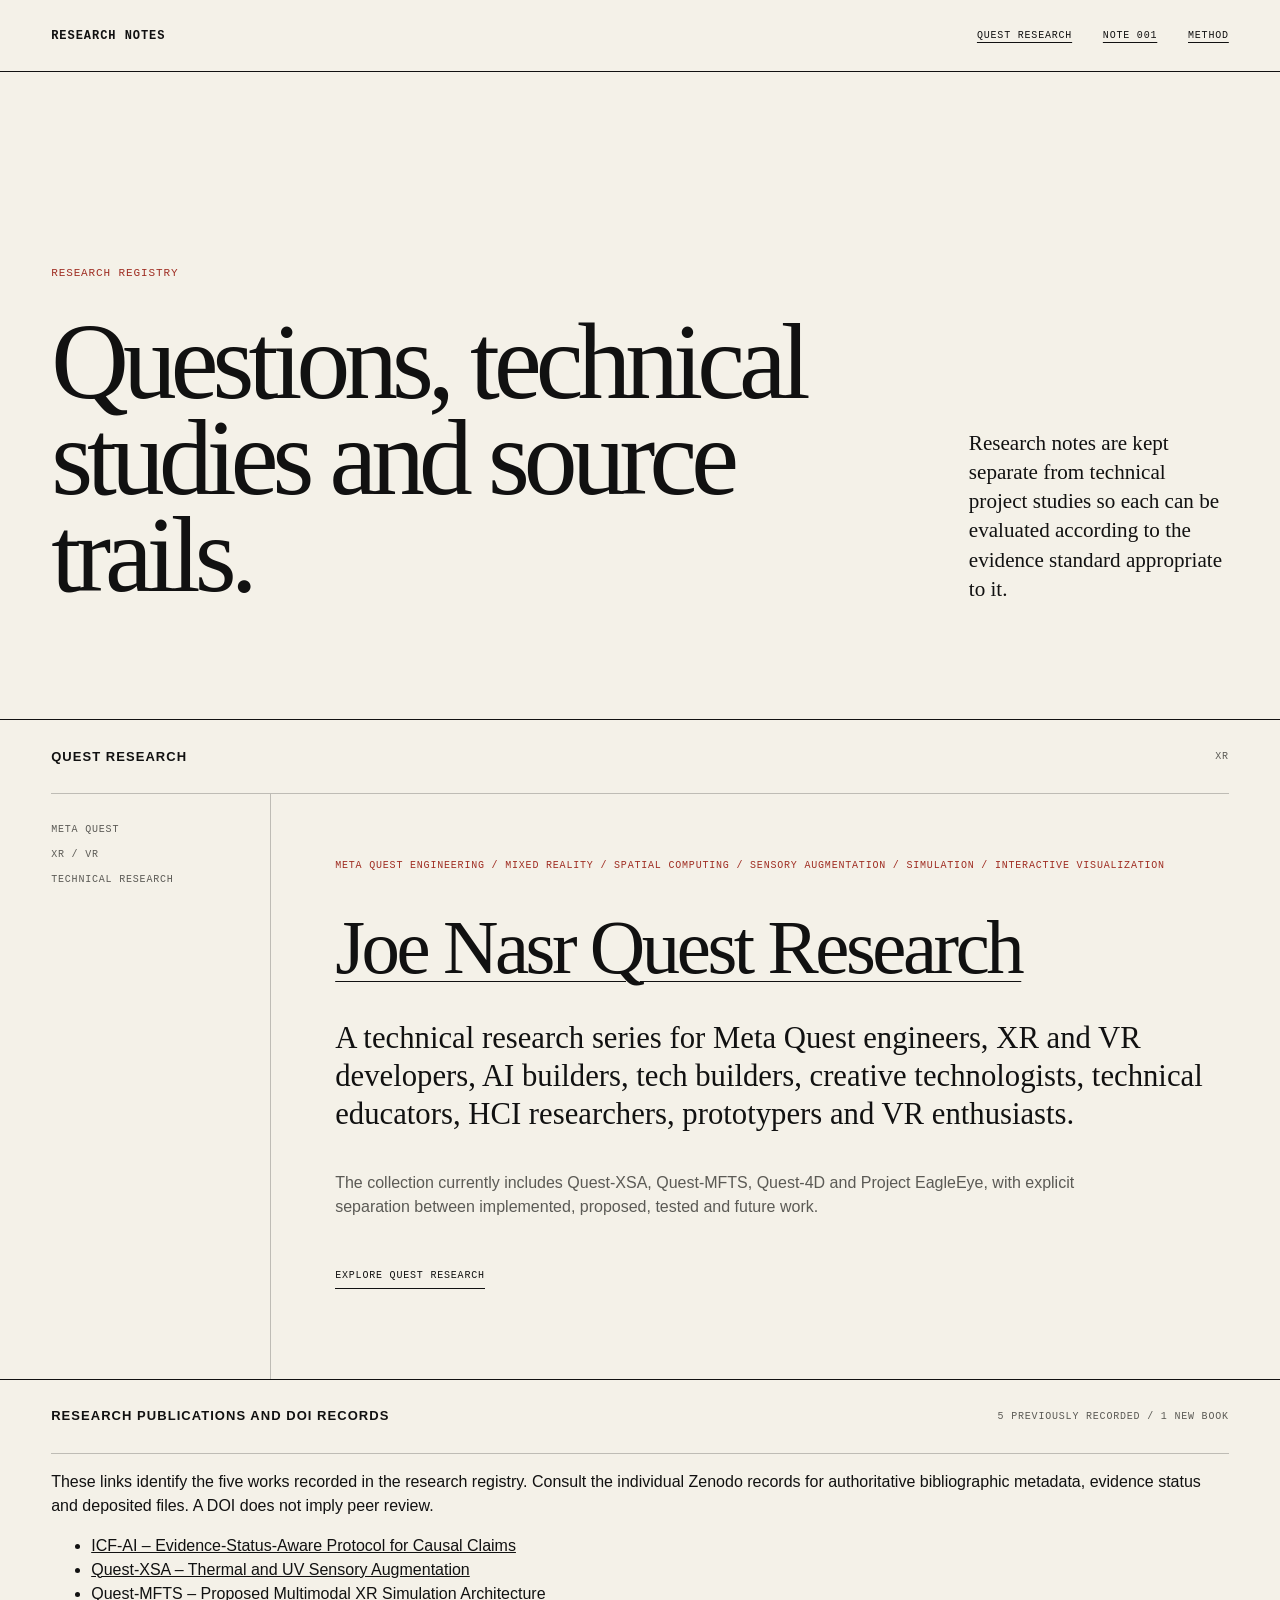
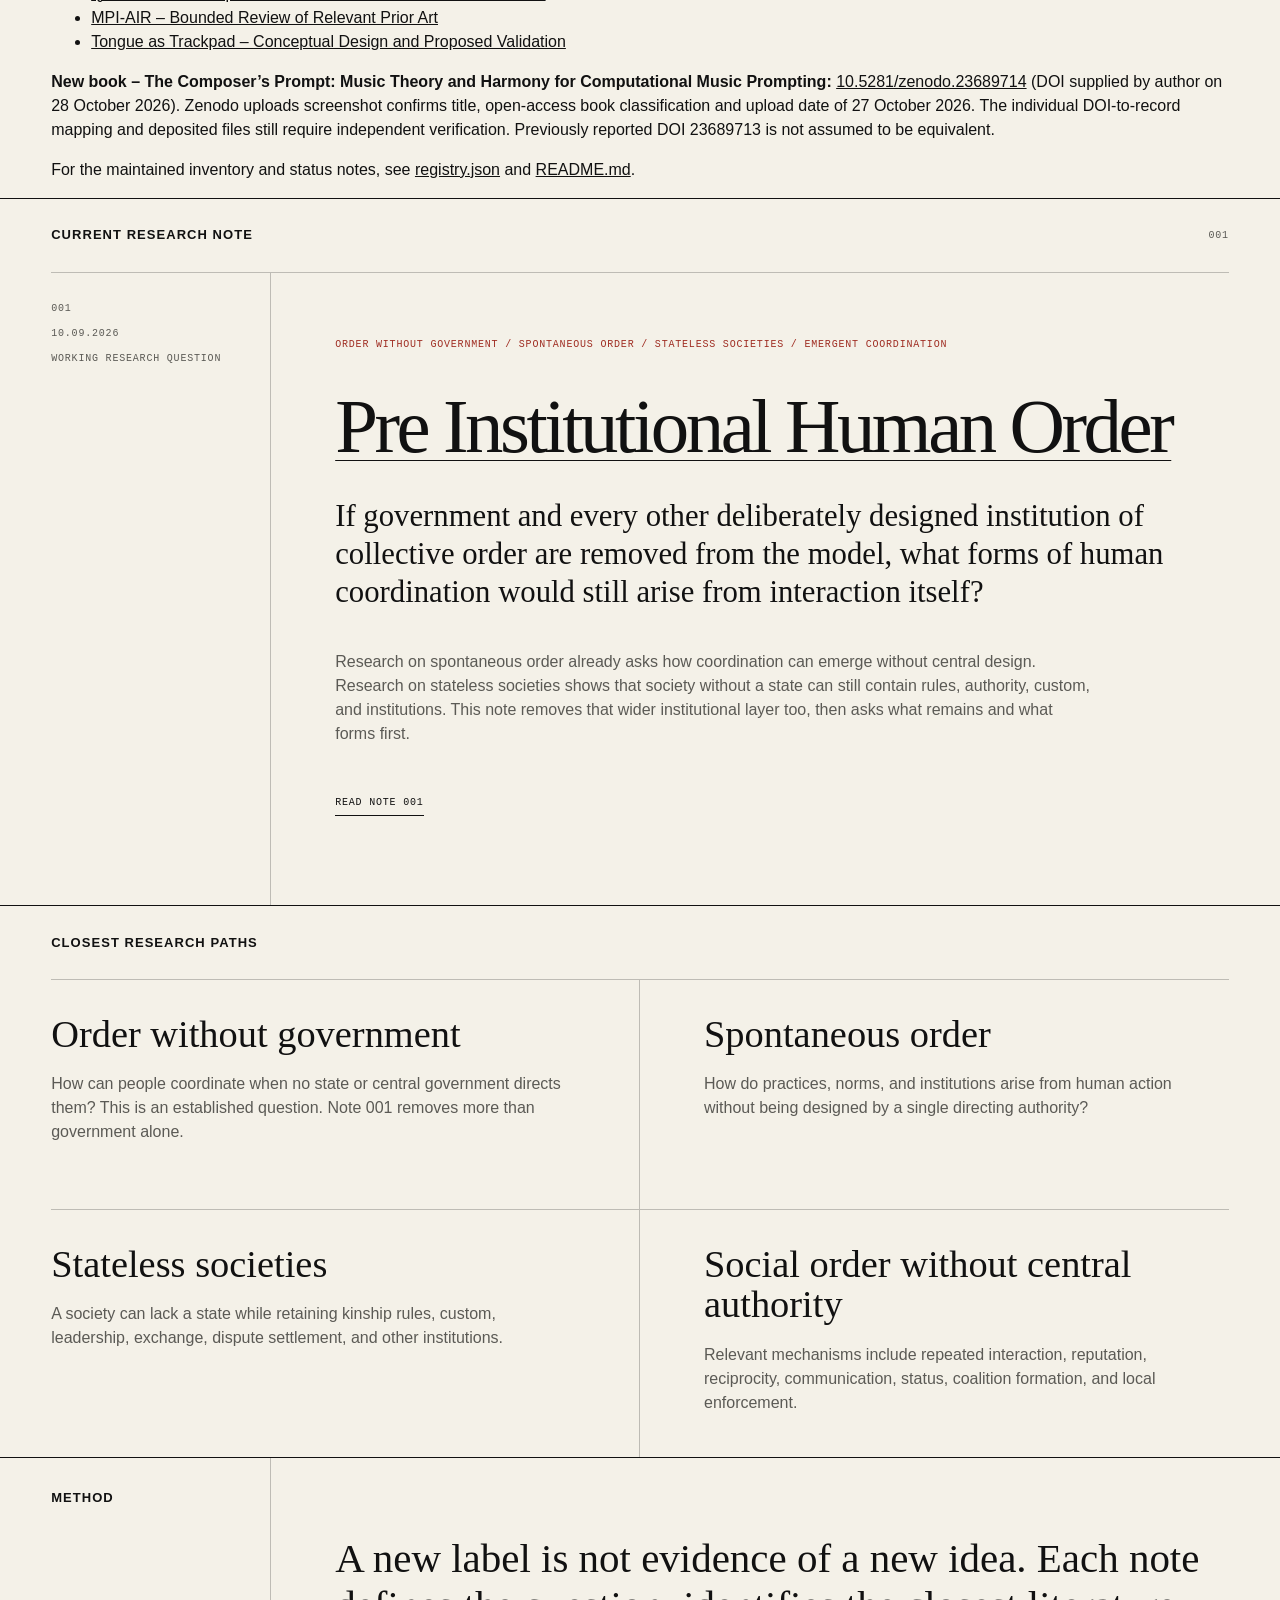
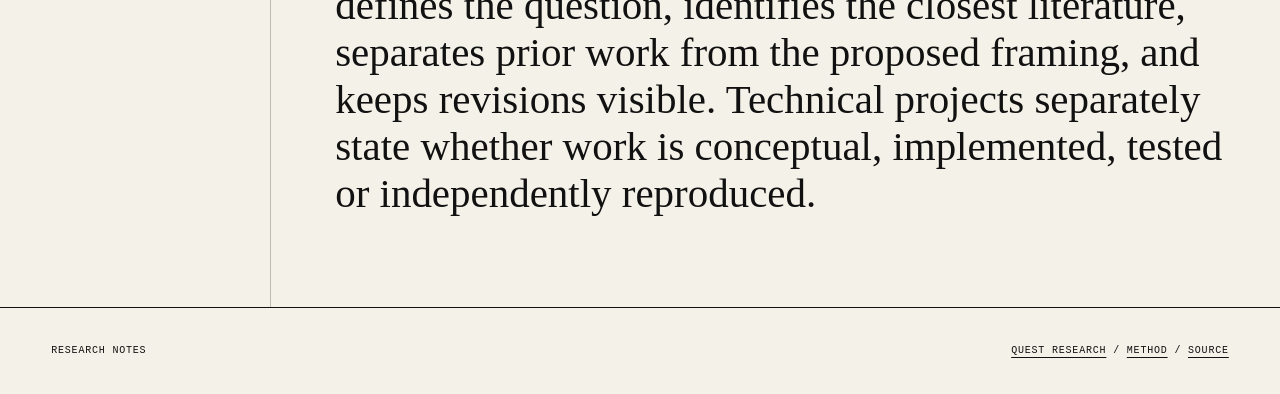
==== commit fdd32372: "Synchronize revised Composer's Prompt book title across research index" ====
--- a/index.html
+++ b/index.html
@@ -140,7 +140,7 @@
         <li><a href="https://doi.org/10.5281/zenodo.23592679">MPI-AIR – Bounded Review of Relevant Prior Art</a></li>
         <li><a href="https://doi.org/10.5281/zenodo.23622202">Tongue as Trackpad – Conceptual Design and Proposed Validation</a></li>
       </ul>
-      <p><strong>New book – The Composer&#39;s Prompt:</strong> <a href="https://doi.org/10.5281/zenodo.23689714">10.5281/zenodo.23689714</a> (DOI supplied by author on 28 October 2026). Zenodo uploads screenshot confirms title, open-access book classification and upload date of 27 October 2026. The individual DOI-to-record mapping and deposited files still require independent verification. Previously reported DOI 23689713 is not assumed to be equivalent.</p>
+      <p><strong>New book – The Composer’s Prompt: Music Theory and Harmony for Computational Music Prompting:</strong> <a href="https://doi.org/10.5281/zenodo.23689714">10.5281/zenodo.23689714</a> (DOI supplied by author on 28 October 2026). Zenodo uploads screenshot confirms title, open-access book classification and upload date of 27 October 2026. The individual DOI-to-record mapping and deposited files still require independent verification. Previously reported DOI 23689713 is not assumed to be equivalent.</p>
       <p>For the maintained inventory and status notes, see <a href="https://github.com/Joenasriani/joe-research-registry/blob/main/registry.json">registry.json</a> and <a href="https://github.com/Joenasriani/joe-research-registry/blob/main/README.md">README.md</a>.</p>
     </section>
 
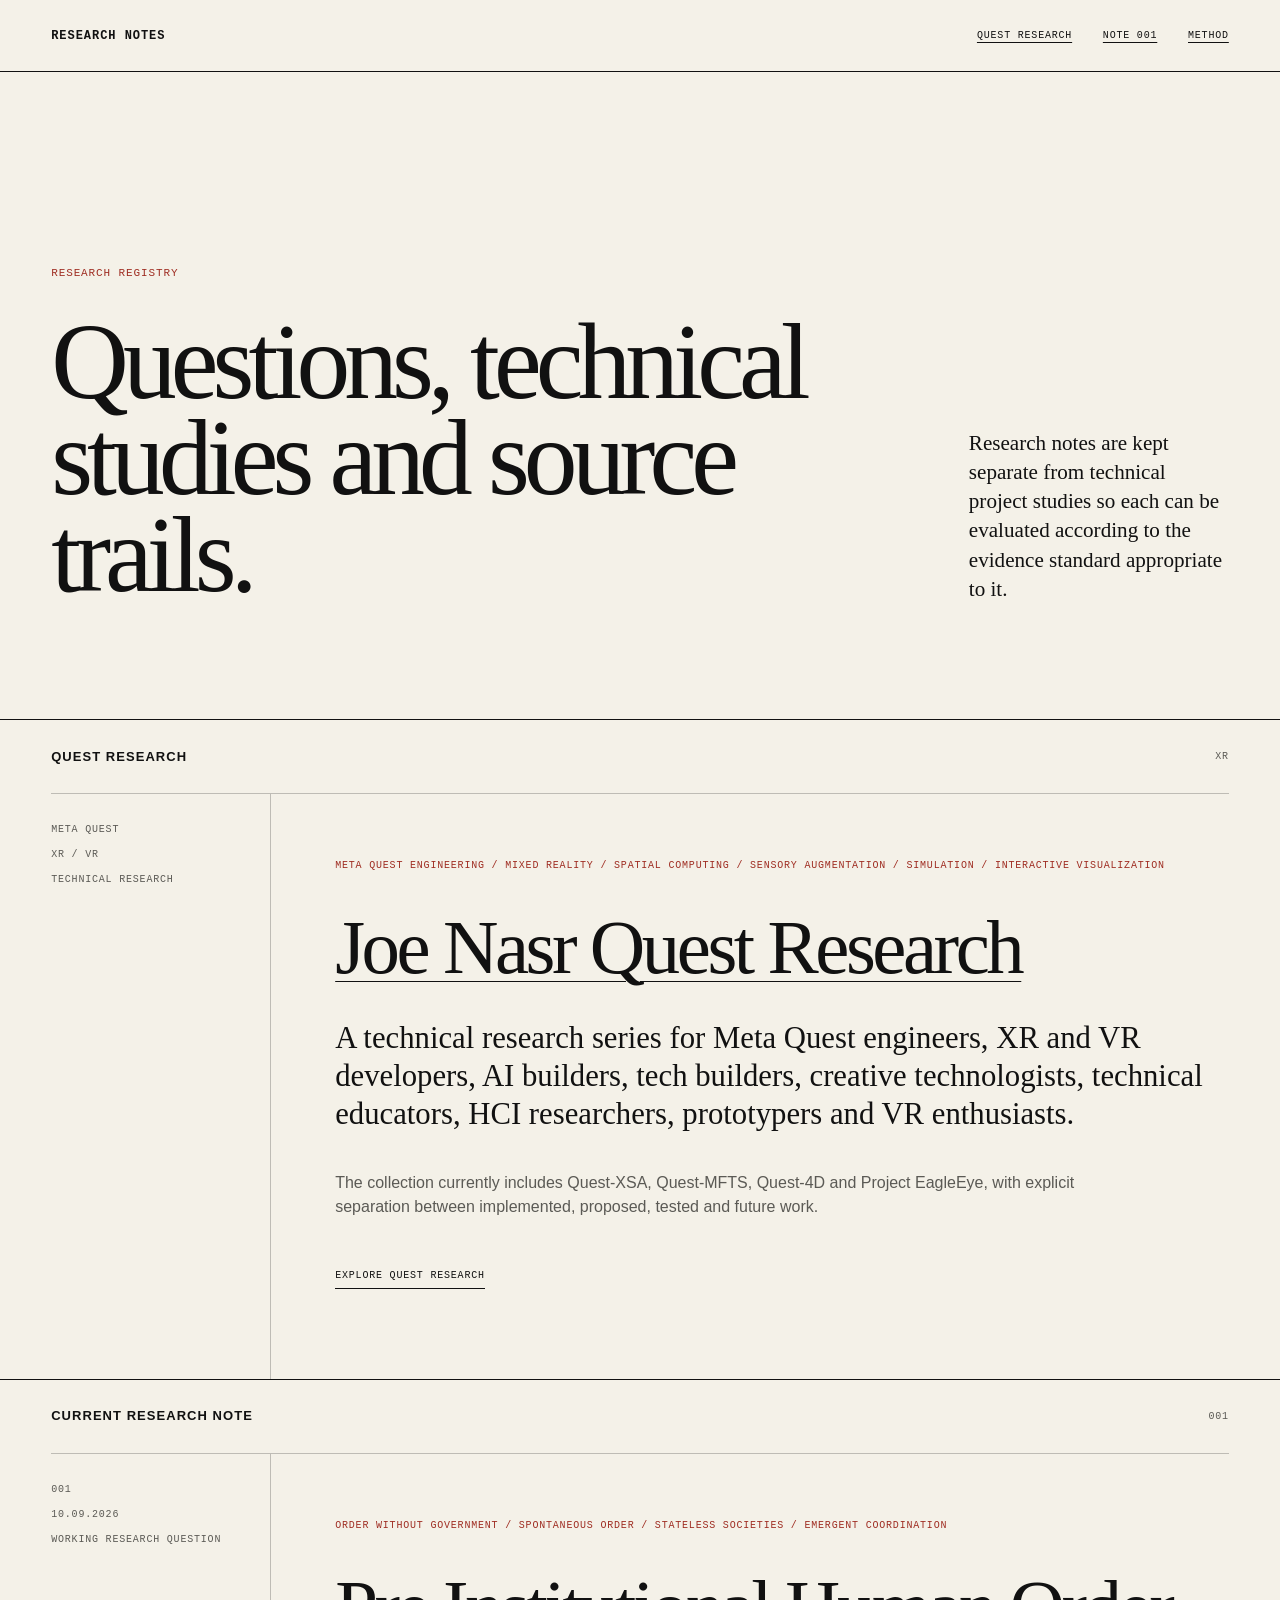
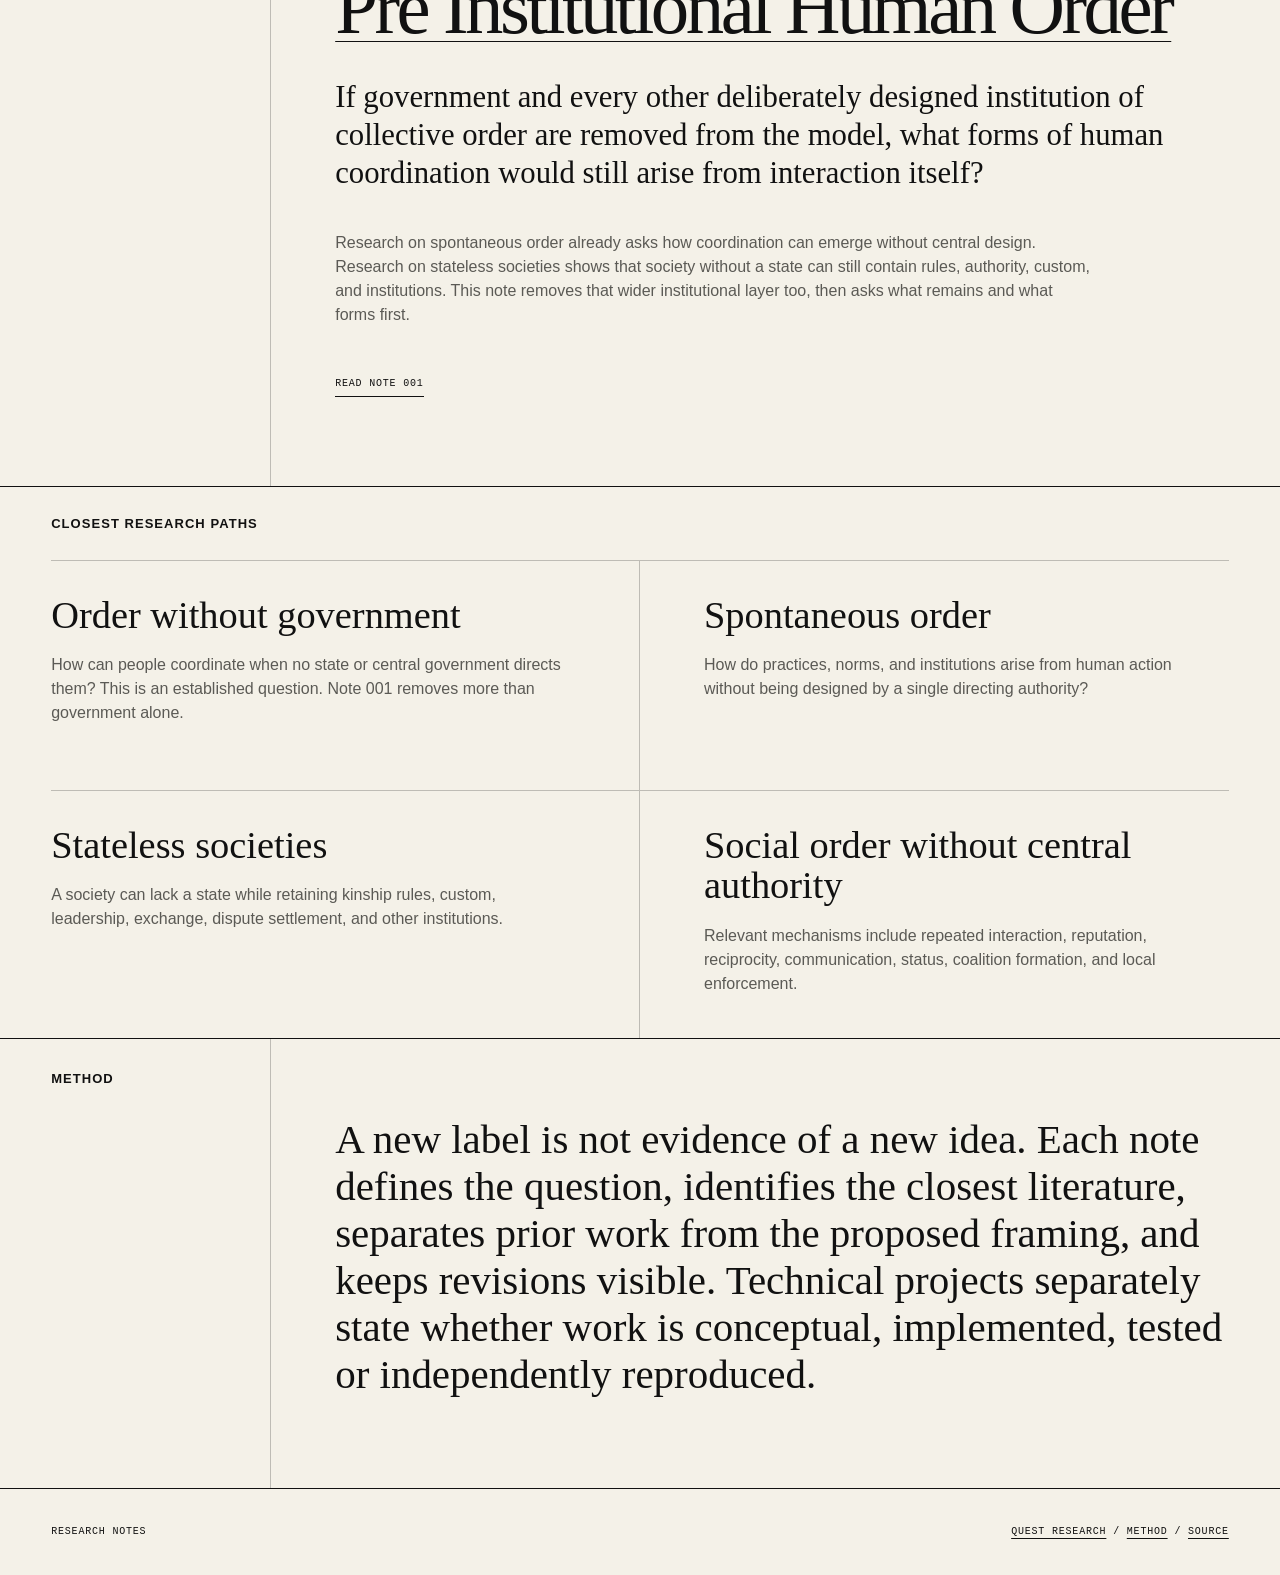
==== commit 735b7c53: "Remove unrequested publication website section" ====
--- a/index.html
+++ b/index.html
@@ -127,23 +127,6 @@
       </article>
     </section>
 
-    <section class="registry" aria-labelledby="publicationsTitle">
-      <div class="sectionhead">
-        <h2 id="publicationsTitle">Research publications and DOI records</h2>
-        <span>5 previously recorded / 1 new book</span>
-      </div>
-      <p>These links identify the five works recorded in the research registry. Consult the individual Zenodo records for authoritative bibliographic metadata, evidence status and deposited files. A DOI does not imply peer review.</p>
-      <ul>
-        <li><a href="https://doi.org/10.5281/zenodo.23504055">ICF-AI – Evidence-Status-Aware Protocol for Causal Claims</a></li>
-        <li><a href="https://doi.org/10.5281/zenodo.23538919">Quest-XSA – Thermal and UV Sensory Augmentation</a></li>
-        <li><a href="https://doi.org/10.5281/zenodo.23552640">Quest-MFTS – Proposed Multimodal XR Simulation Architecture</a></li>
-        <li><a href="https://doi.org/10.5281/zenodo.23592679">MPI-AIR – Bounded Review of Relevant Prior Art</a></li>
-        <li><a href="https://doi.org/10.5281/zenodo.23622202">Tongue as Trackpad – Conceptual Design and Proposed Validation</a></li>
-      </ul>
-      <p><strong>New book – The Composer’s Prompt: Music Theory and Harmony for Computational Music Prompting:</strong> <a href="https://doi.org/10.5281/zenodo.23689714">10.5281/zenodo.23689714</a> (DOI supplied by author on 28 October 2026). Zenodo uploads screenshot confirms title, open-access book classification and upload date of 27 October 2026. The individual DOI-to-record mapping and deposited files still require independent verification. Previously reported DOI 23689713 is not assumed to be equivalent.</p>
-      <p>For the maintained inventory and status notes, see <a href="https://github.com/Joenasriani/joe-research-registry/blob/main/registry.json">registry.json</a> and <a href="https://github.com/Joenasriani/joe-research-registry/blob/main/README.md">README.md</a>.</p>
-    </section>
-
     <section class="registry" aria-labelledby="entriesTitle">
       <div class="sectionhead">
         <h2 id="entriesTitle">Current research note</h2>
